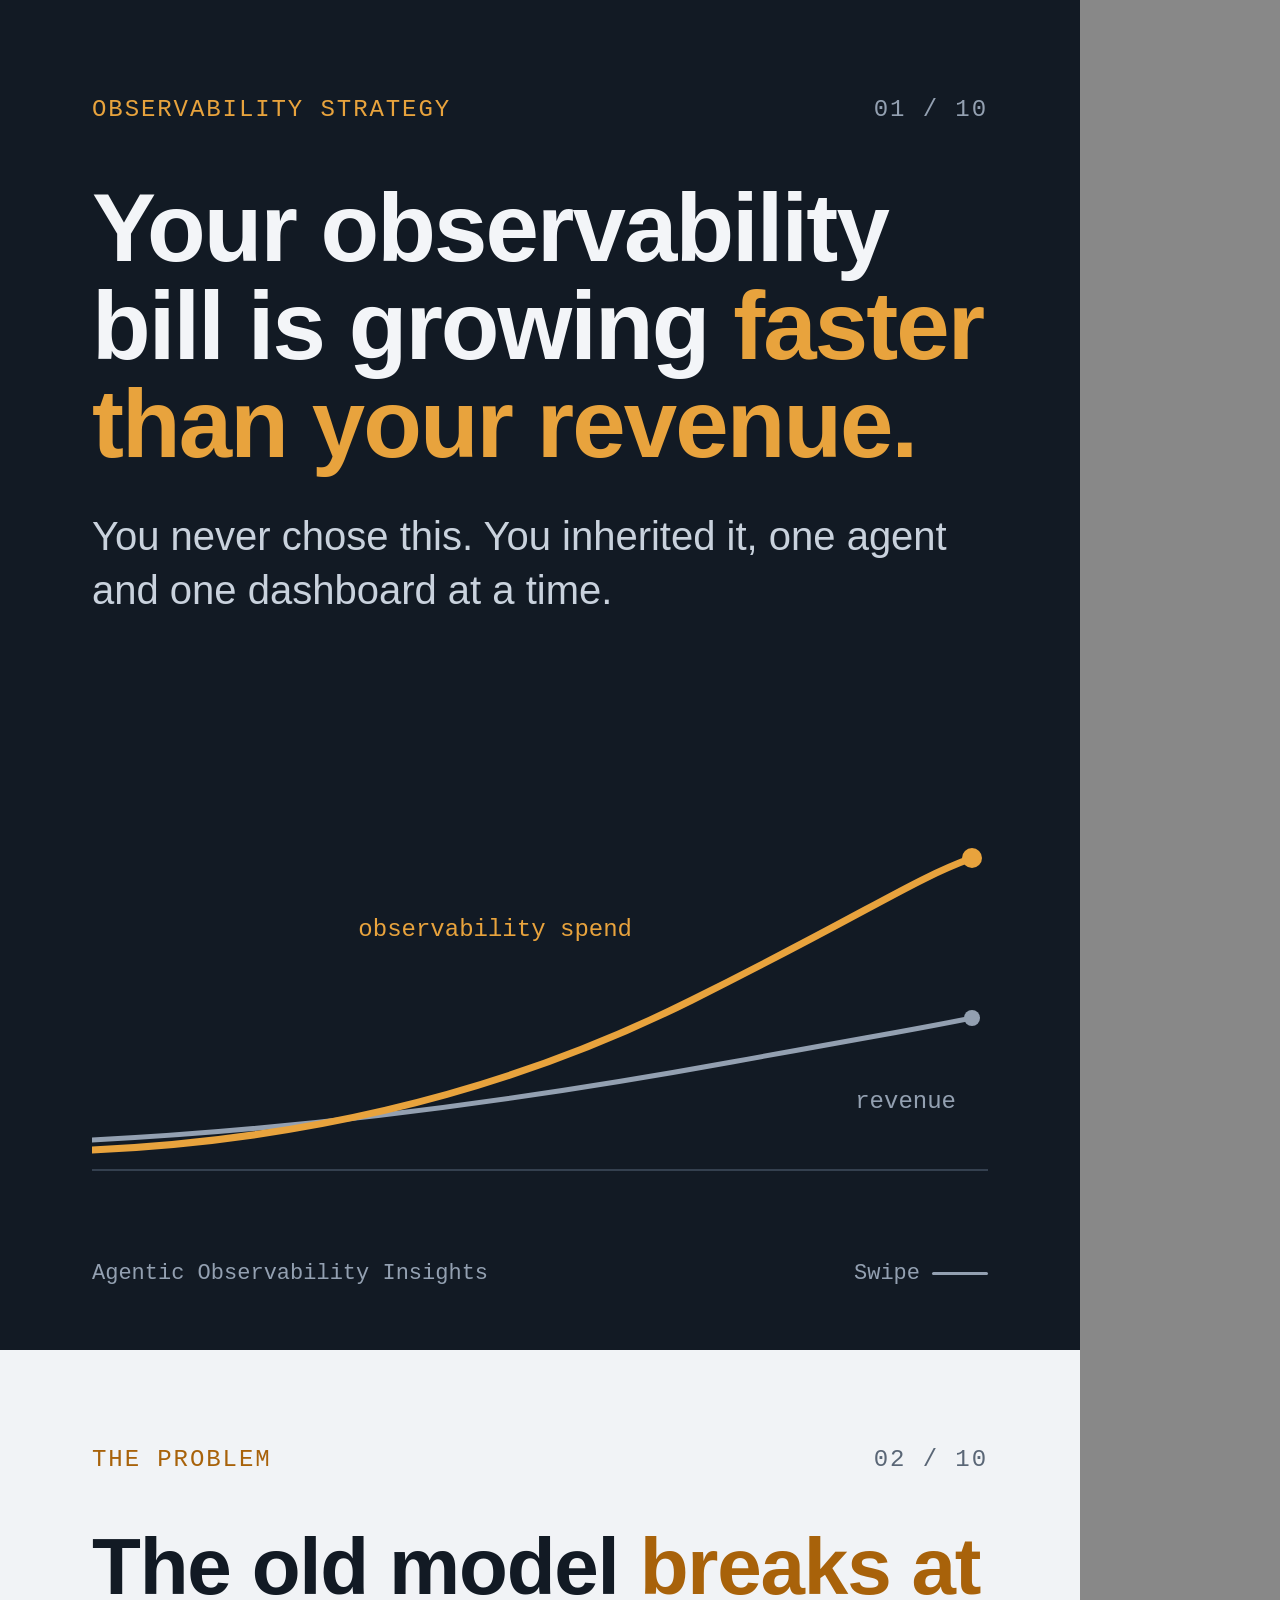
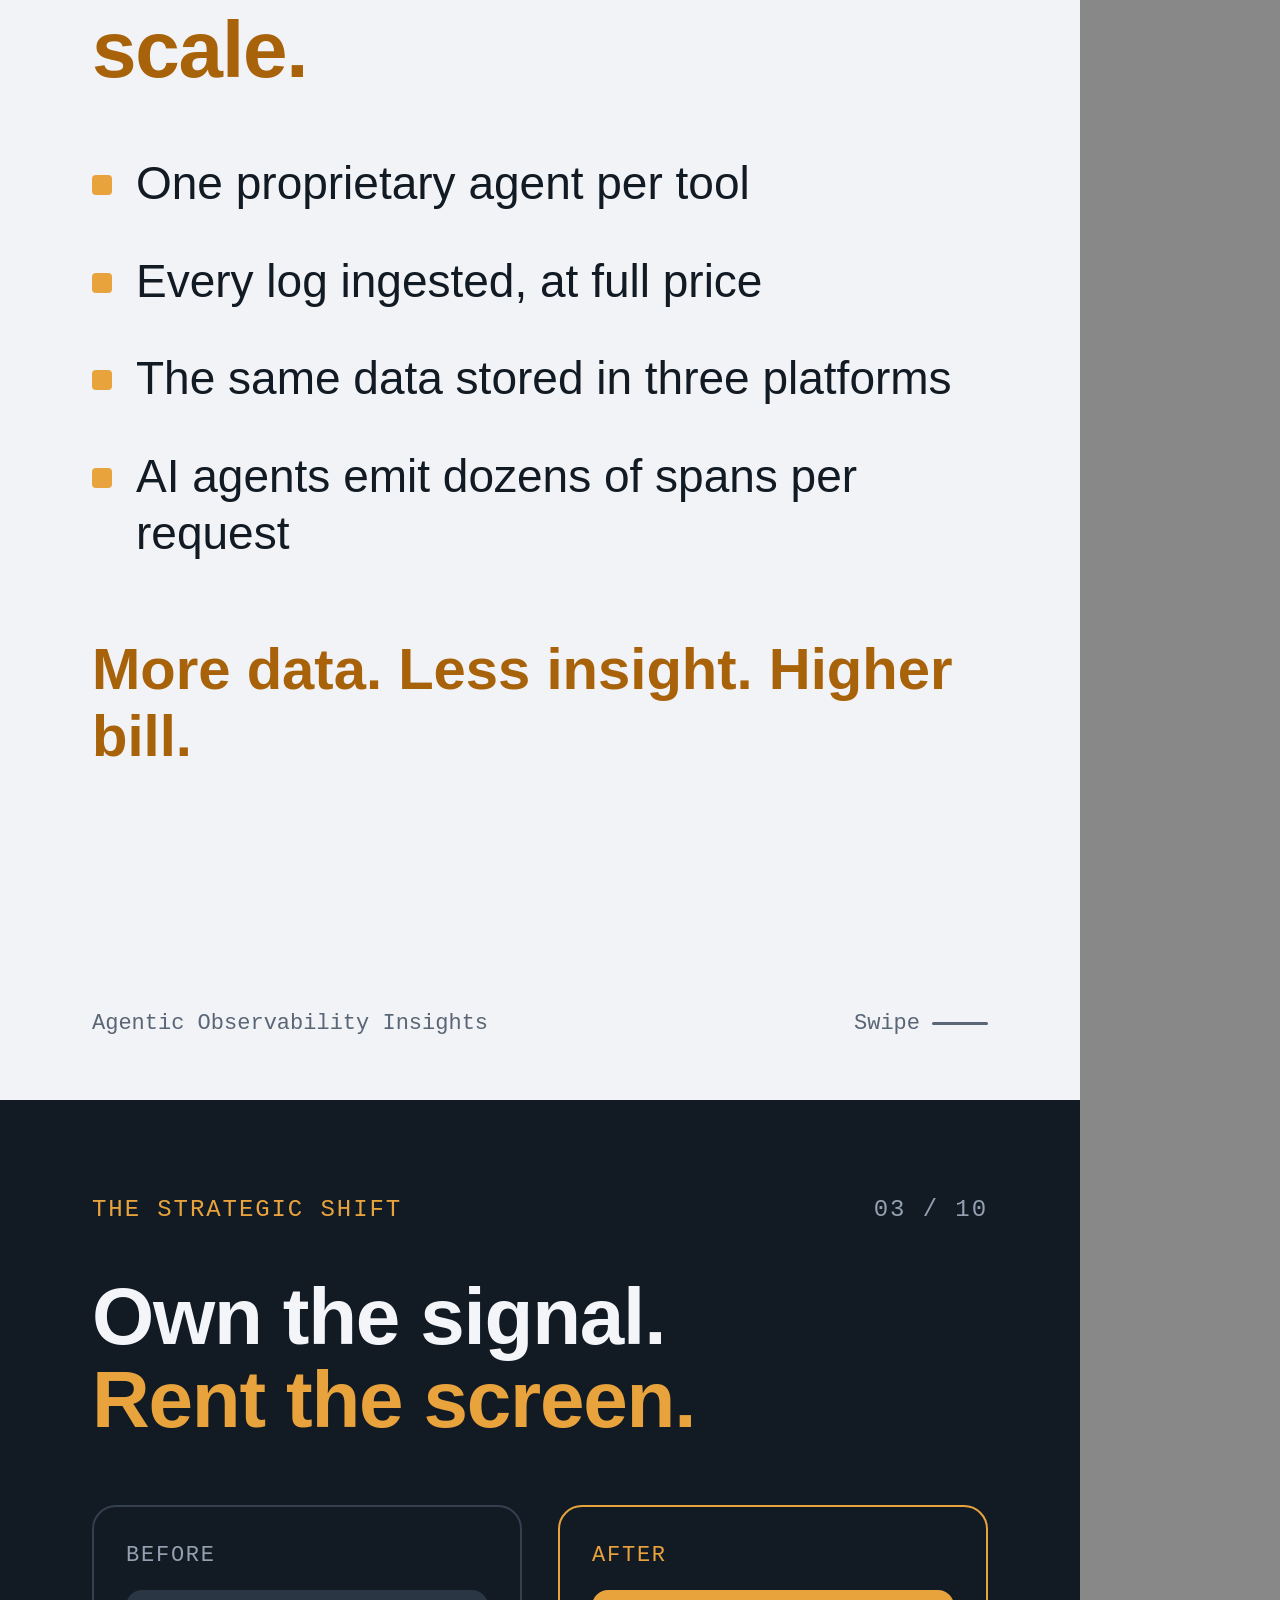
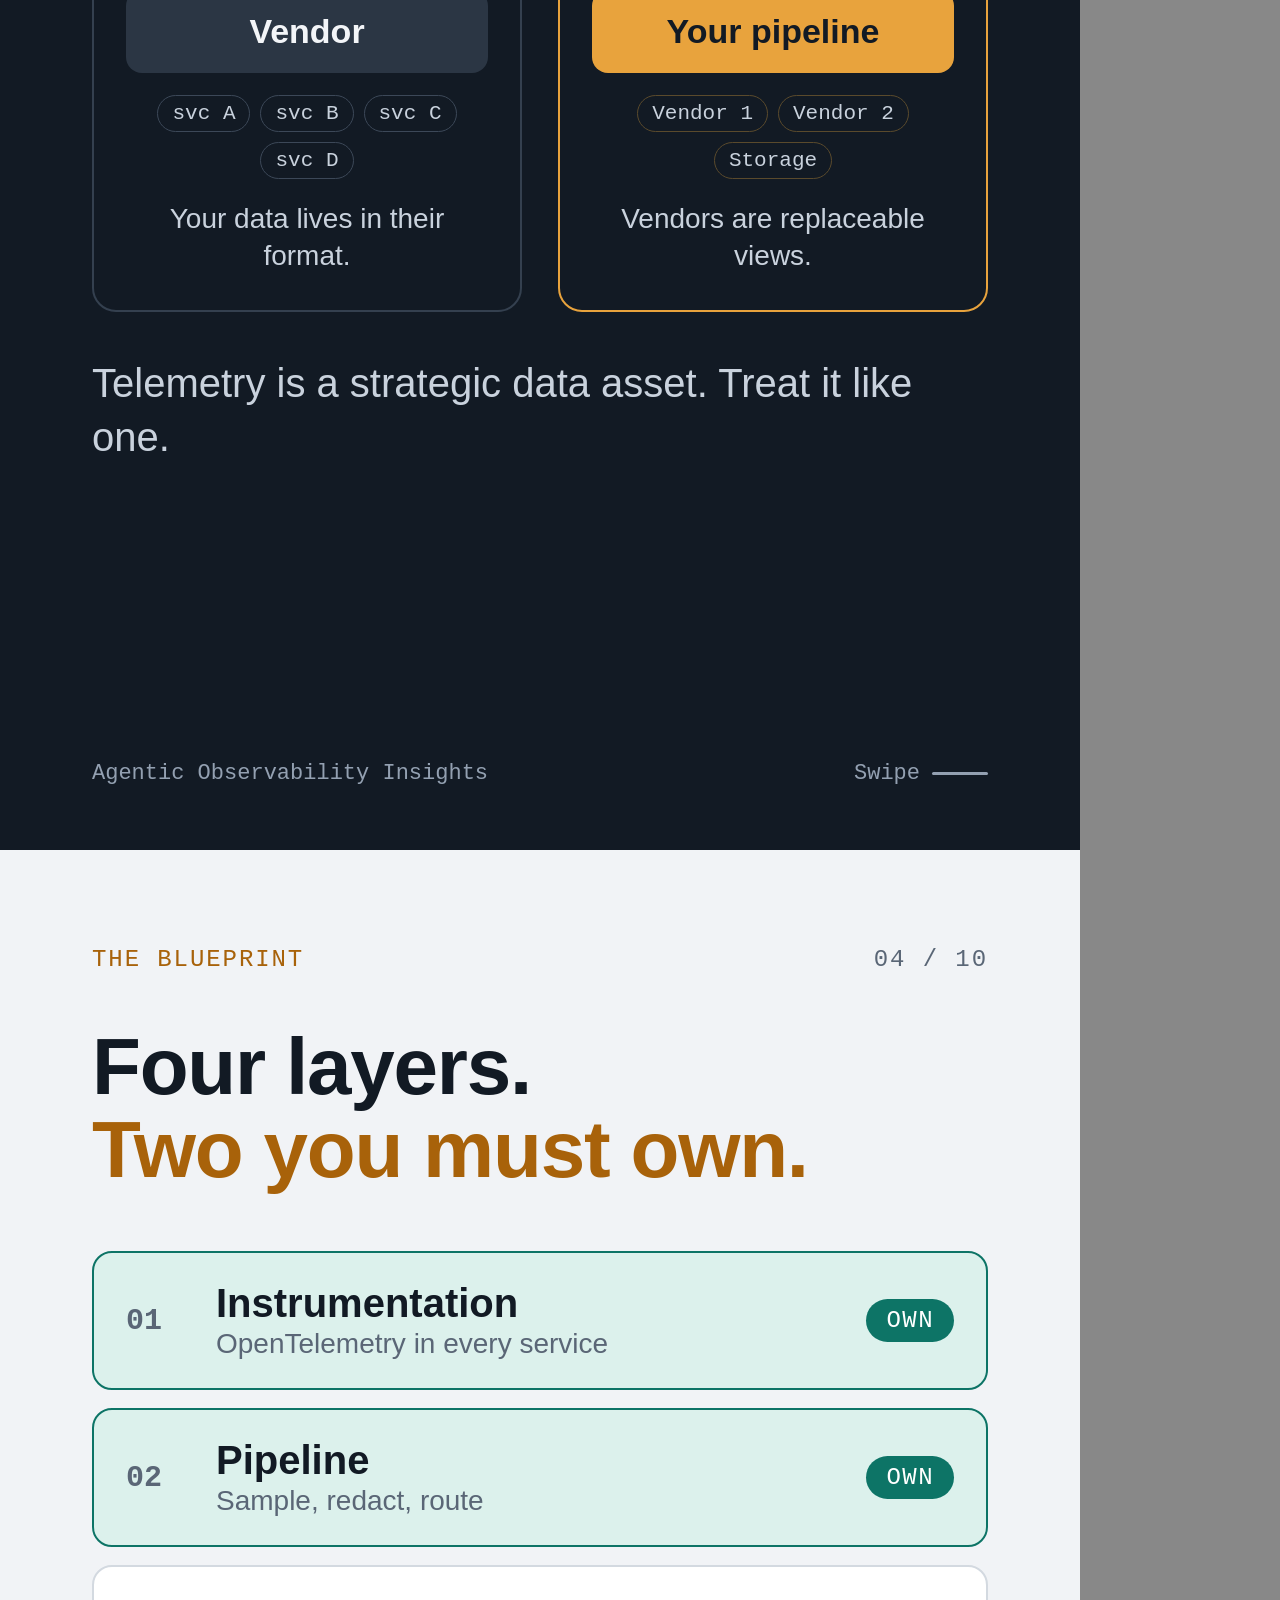
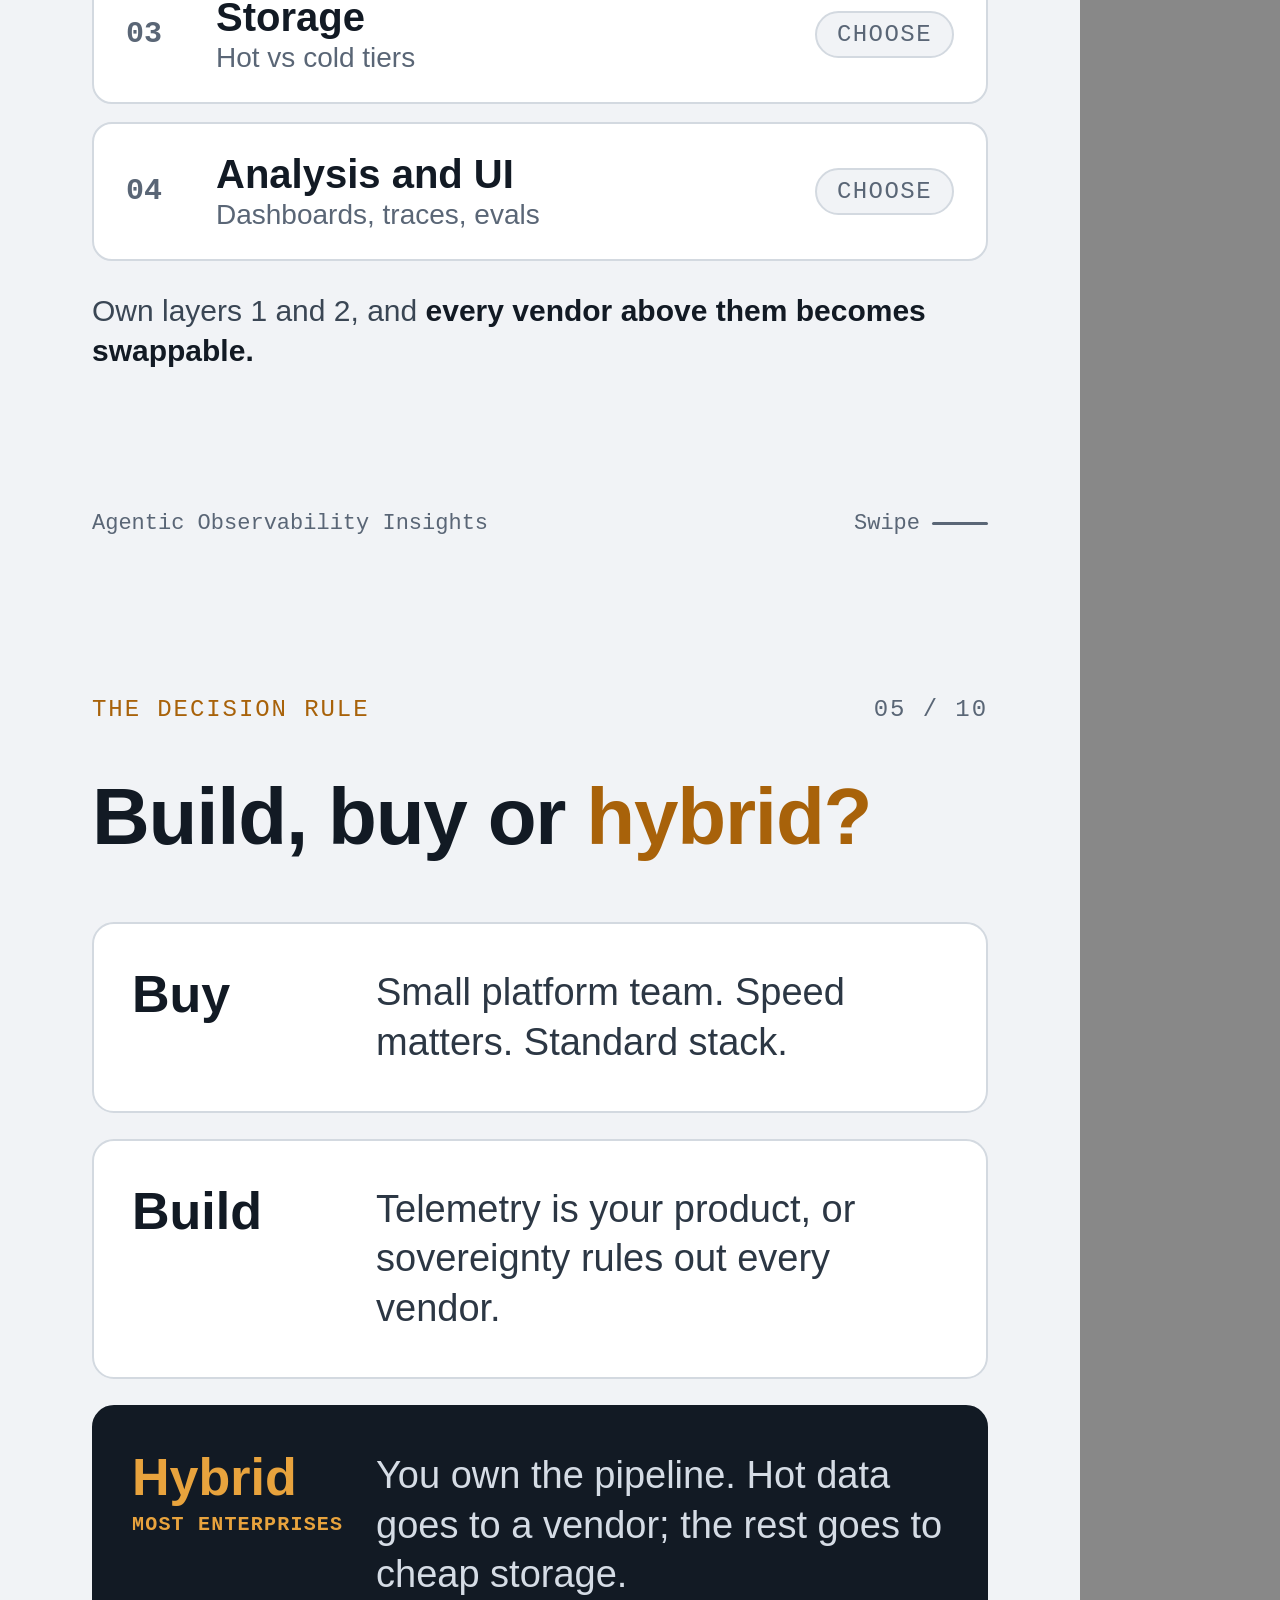
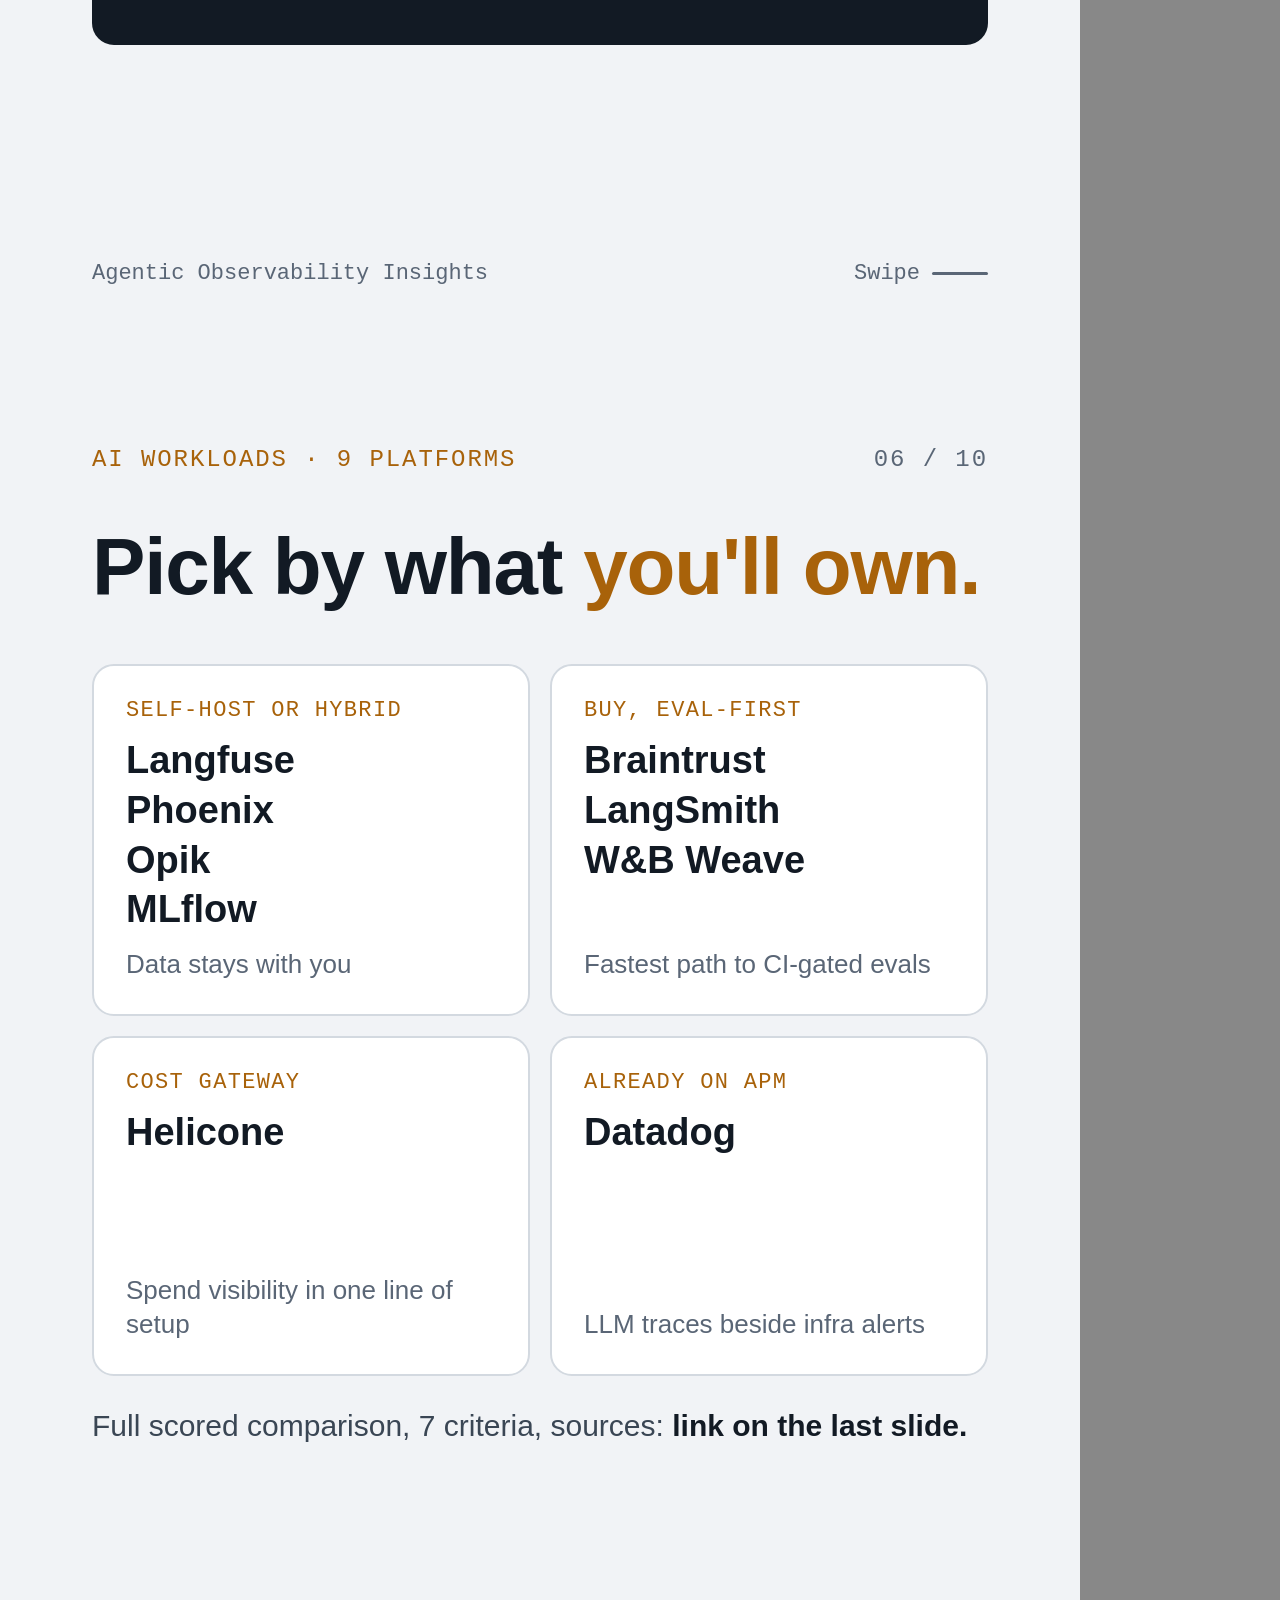
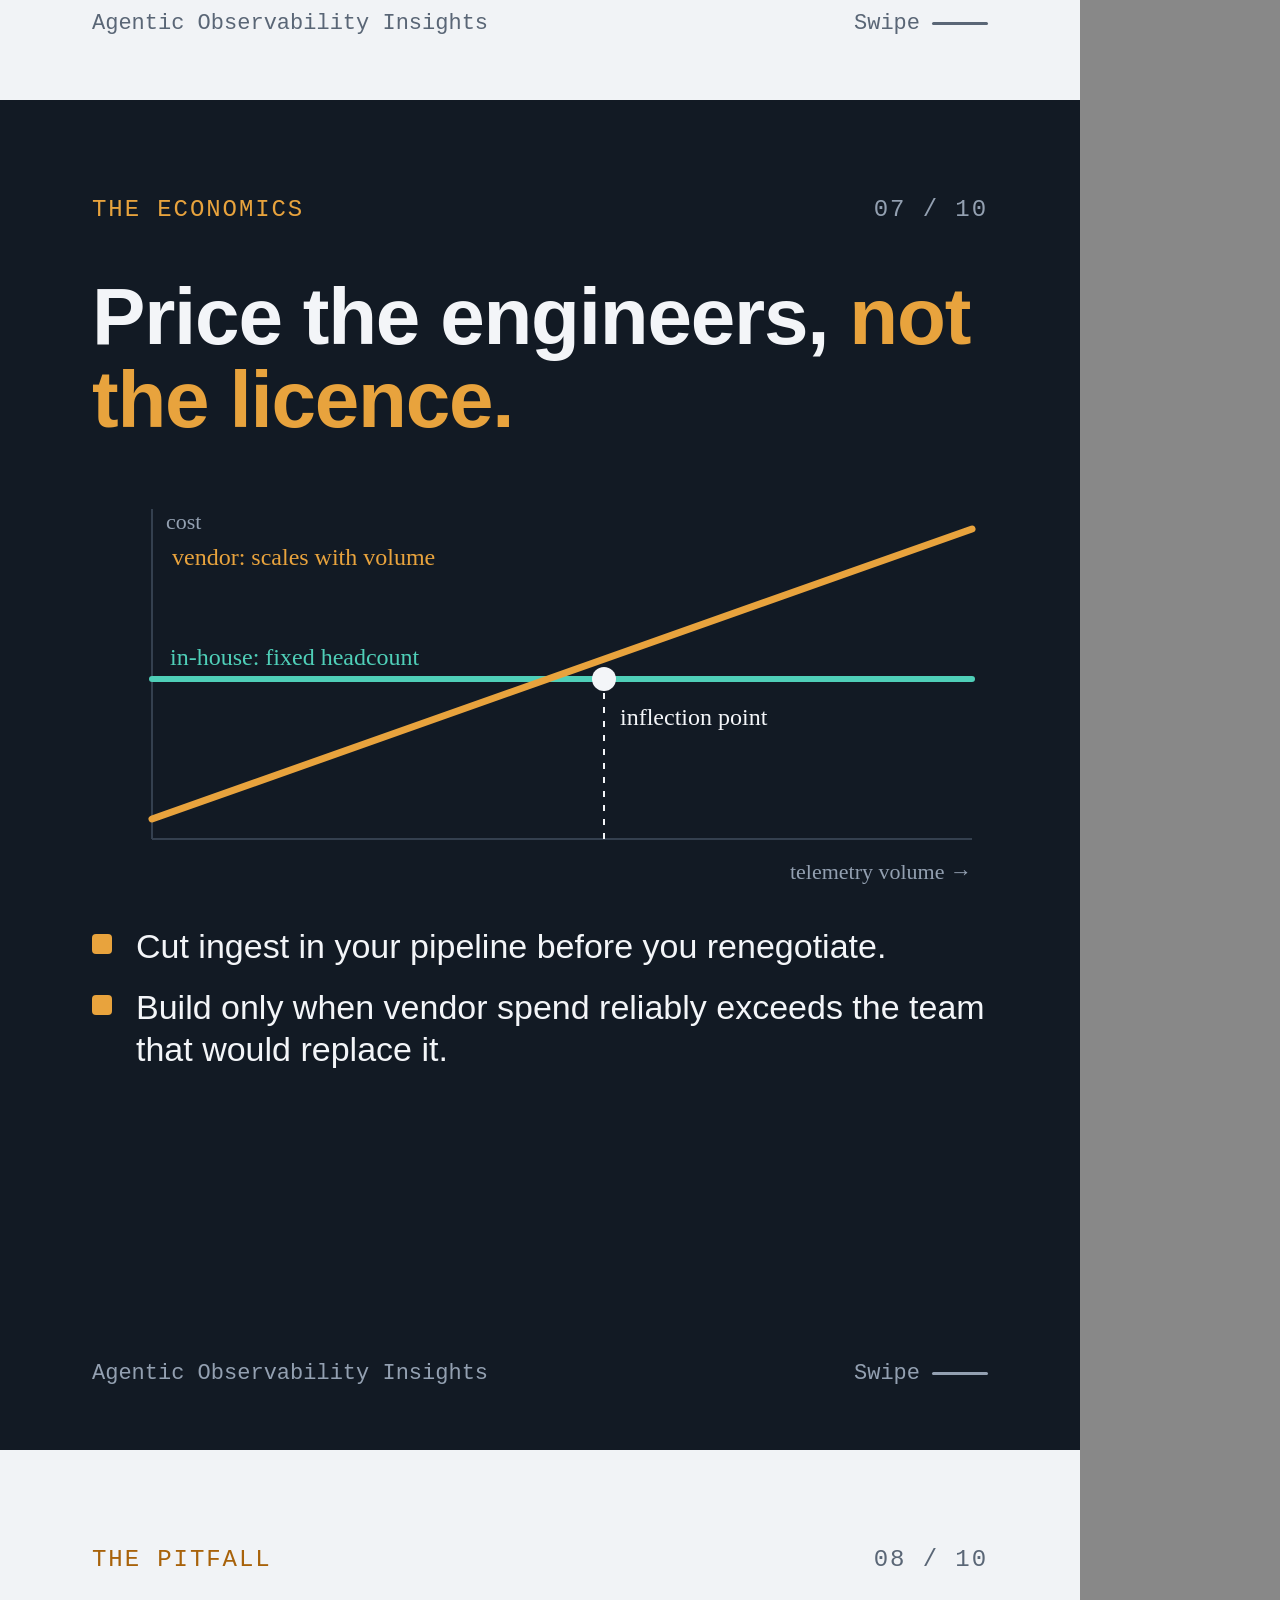
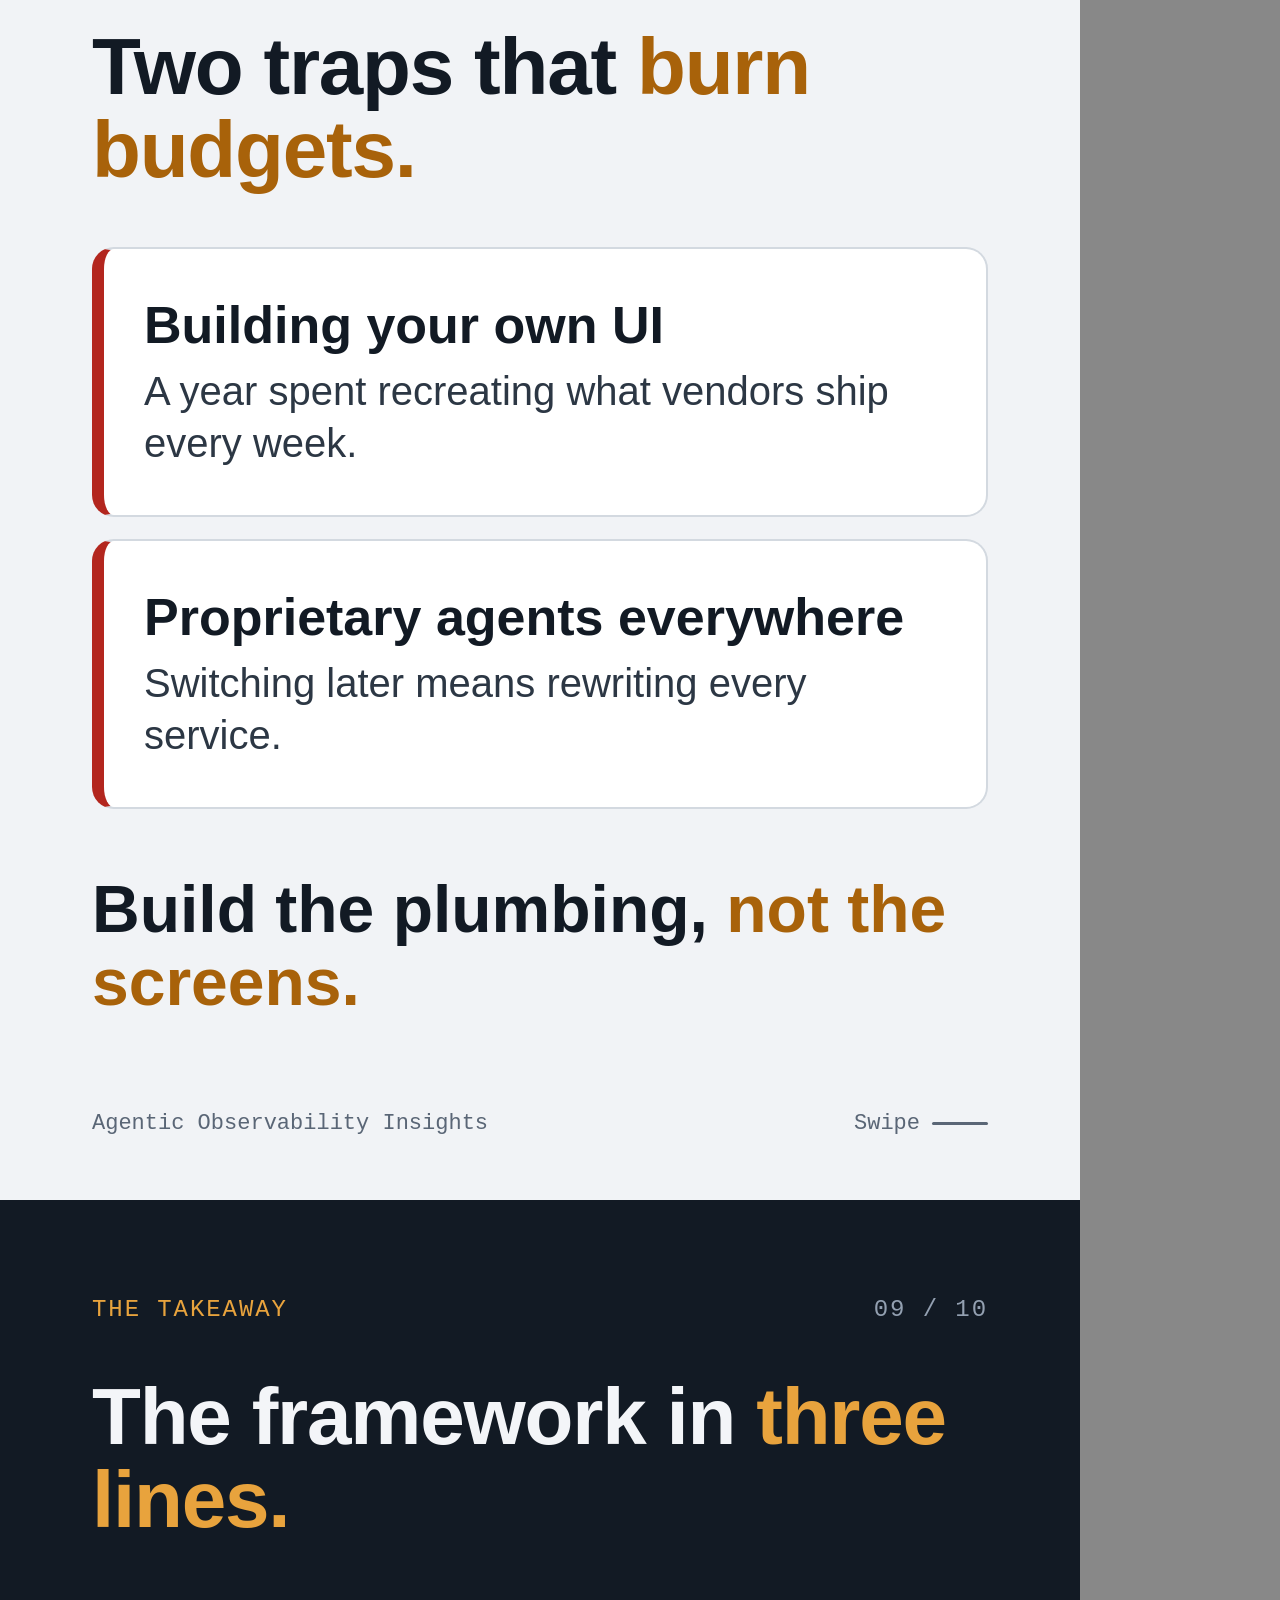
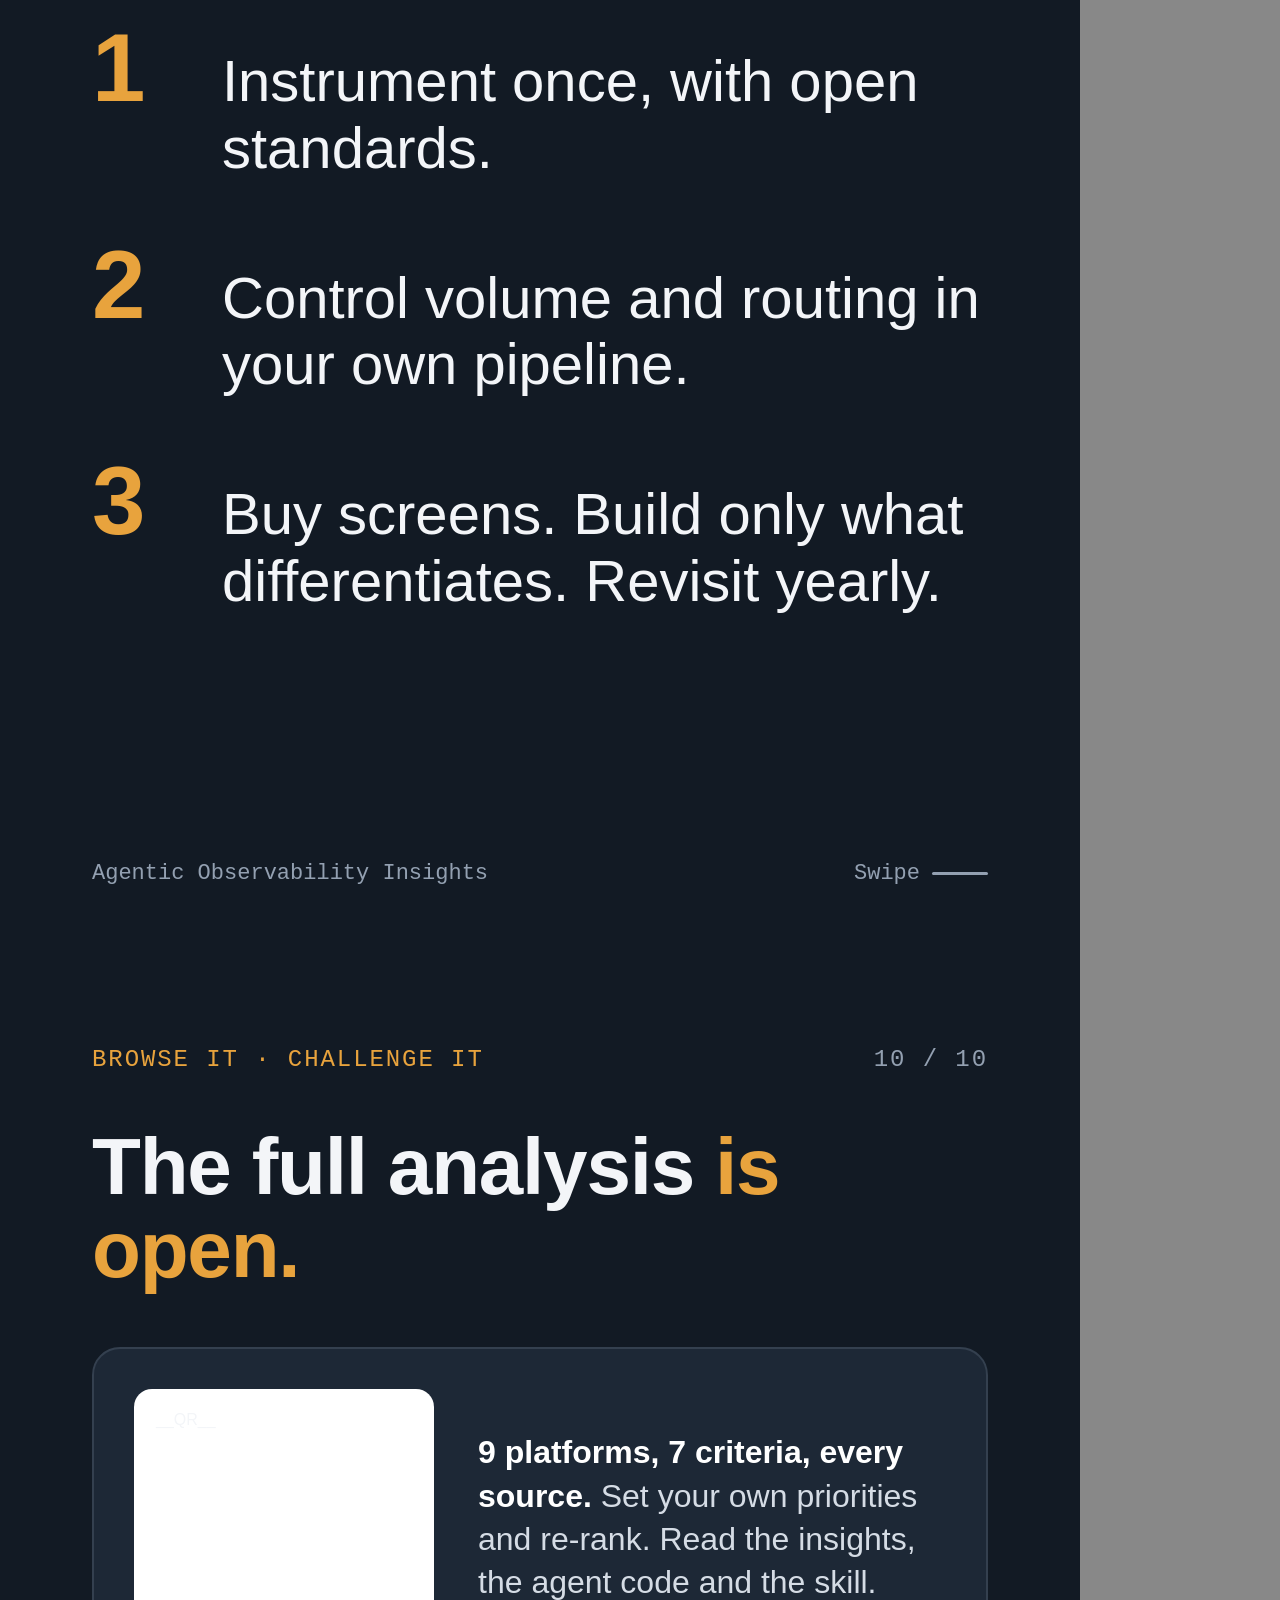
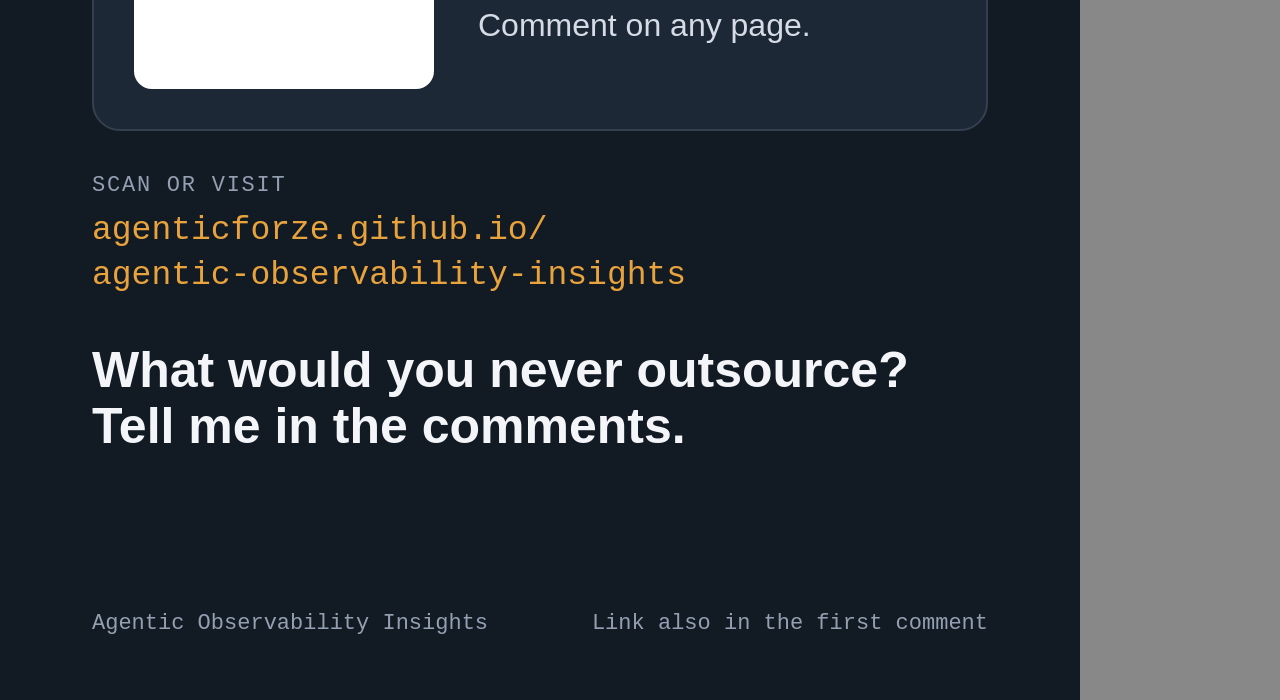
==== carousels/observability-build-buy-hybrid/source.html @ ced00b0a "Remove carousel from the site; add postable LinkedIn carousel PDF - Site: drop the carousel page, na" ====
<!doctype html>
<html lang="en"><head><meta charset="utf-8">
<title>Own the signal, rent the screen</title>
<style>
/* 10 slides at 1080x1350 (LinkedIn 4:5). Dark slides open, turn and close the story; light slides carry the detail. */
@font-face{font-family:"Bricolage";font-weight:500;src:url("../../node_modules/@fontsource/bricolage-grotesque/files/bricolage-grotesque-latin-500-normal.woff2")}
@font-face{font-family:"Bricolage";font-weight:700;src:url("../../node_modules/@fontsource/bricolage-grotesque/files/bricolage-grotesque-latin-700-normal.woff2")}
@font-face{font-family:"SourceSans";font-weight:400;src:url("../../node_modules/@fontsource/source-sans-3/files/source-sans-3-latin-400-normal.woff2")}
@font-face{font-family:"SourceSans";font-weight:600;src:url("../../node_modules/@fontsource/source-sans-3/files/source-sans-3-latin-600-normal.woff2")}
@font-face{font-family:"Mono";font-weight:400;src:url("../../node_modules/@fontsource/jetbrains-mono/files/jetbrains-mono-latin-400-normal.woff2")}
@font-face{font-family:"Mono";font-weight:500;src:url("../../node_modules/@fontsource/jetbrains-mono/files/jetbrains-mono-latin-500-normal.woff2")}
:root{
  --ink:#121a24; --ink-2:#1d2836; --paper:#f1f3f6; --white:#ffffff; --line:#d3d9e0; --muted:#5a6676; --muted-d:#93a0b1;
  --amber:#e8a33d; --amber-d:#a8620a; --teal:#0d7466; --teal-soft:#dcf1ec; --teal-d:#4fcfb8; --red:#b3261e; --red-soft:#fbe3e1;
  --display:"Bricolage", "Segoe UI", sans-serif; --body:"SourceSans", "Segoe UI", sans-serif; --mono:"Mono", Menlo, monospace;
}
@page{size:1080px 1350px;margin:0}
*{box-sizing:border-box;margin:0;padding:0}
html,body{background:#888}
.slide{width:1080px;height:1350px;position:relative;overflow:hidden;padding:96px 92px 0;display:flex;flex-direction:column;font-family:var(--body);page-break-after:always;break-after:page}
.slide.light{background:var(--paper);color:var(--ink)}
.slide.dark{background:var(--ink);color:#f3f5f8}
.top{display:flex;justify-content:space-between;align-items:center;font-family:var(--mono);font-size:24px;letter-spacing:.08em;text-transform:uppercase}
.light .top{color:var(--amber-d)} .dark .top{color:var(--amber)}
.top .num{color:var(--muted)} .dark .top .num{color:var(--muted-d)}
h1{font-family:var(--display);font-weight:700;font-size:96px;line-height:1.02;letter-spacing:-.02em;margin-top:56px}
h2{font-family:var(--display);font-weight:700;font-size:80px;line-height:1.04;letter-spacing:-.015em;margin-top:52px}
.dark h1 em,.dark h2 em{font-style:normal;color:var(--amber)}
.light h1 em,.light h2 em{font-style:normal;color:var(--amber-d)}
.lede{font-size:40px;line-height:1.35;margin-top:36px;max-width:860px}
.dark .lede{color:#c9d2dd} .light .lede{color:#3a4654}
.foot{position:absolute;left:92px;right:92px;bottom:64px;display:flex;justify-content:space-between;align-items:center;font-family:var(--mono);font-size:22px}
.light .foot{color:var(--muted)} .dark .foot{color:var(--muted-d)}
.foot .swipe{display:flex;gap:12px;align-items:center}
.foot .swipe::after{content:"";width:56px;height:3px;background:currentColor;border-radius:2px}
.fill{flex:1;display:flex;flex-direction:column;justify-content:center;padding-bottom:150px}
ul.pts{list-style:none;display:flex;flex-direction:column;gap:40px;margin-top:64px}
ul.pts li{font-size:46px;line-height:1.25;display:grid;grid-template-columns:44px 1fr;align-items:baseline}
ul.pts li::before{content:"";width:20px;height:20px;border-radius:4px;background:var(--amber);transform:translateY(-4px)}
.kicker{margin-top:72px;font-family:var(--display);font-weight:700;font-size:58px;color:var(--amber-d)}
/* s1 chart */
.chart{margin-top:auto;margin-bottom:150px}
.chart .lbl{font-family:var(--mono);font-size:24px}
/* s3 before/after */
.ba{display:grid;grid-template-columns:1fr 1fr;gap:36px;margin-top:64px}
.ba .col{border:2px solid #34404f;border-radius:24px;padding:36px 32px;display:flex;flex-direction:column;gap:22px;align-items:center}
.ba .col.after{border-color:var(--amber)}
.ba .tag{font-family:var(--mono);font-size:22px;letter-spacing:.08em;color:var(--muted-d);align-self:flex-start}
.ba .after .tag{color:var(--amber)}
.hub{width:100%;text-align:center;border-radius:16px;padding:22px 10px;font-family:var(--display);font-weight:700;font-size:34px}
.hub.vendor{background:#2b3644;color:#f3f5f8}
.hub.you{background:var(--amber);color:var(--ink)}
.spokes{display:flex;gap:10px;flex-wrap:wrap;justify-content:center}
.spokes span{font-family:var(--mono);font-size:21px;border:1.5px solid #3c4858;border-radius:999px;padding:6px 14px;color:#c9d2dd}
.after .spokes span{border-color:#5a4a2c}
.ba .cap{font-size:28px;color:#c9d2dd;text-align:center;line-height:1.3}
/* s4 layers */
.layers{display:flex;flex-direction:column;gap:18px;margin-top:60px}
.layer{display:grid;grid-template-columns:70px 1fr auto;align-items:center;gap:20px;border-radius:20px;padding:28px 32px;background:var(--white);border:2px solid var(--line)}
.layer.own{background:var(--teal-soft);border-color:var(--teal)}
.layer b{font-family:var(--mono);font-size:30px;color:var(--muted)}
.layer .t{font-family:var(--display);font-weight:700;font-size:40px;line-height:1.1}
.layer .t small{display:block;font-family:var(--body);font-weight:400;font-size:28px;color:var(--muted);margin-top:4px}
.badge{font-family:var(--mono);font-size:24px;letter-spacing:.06em;border-radius:999px;padding:8px 20px;text-transform:uppercase}
.badge.own{background:var(--teal);color:#fff} .badge.choose{background:var(--paper);color:var(--muted);border:2px solid var(--line)}
/* s5 columns */
.cols{display:grid;grid-template-columns:1fr;gap:26px;margin-top:64px}
.c{border-radius:22px;padding:44px 38px;display:grid;grid-template-columns:220px 1fr;gap:24px;align-items:start;background:var(--white);border:2px solid var(--line)}
.c h3{font-family:var(--display);font-weight:700;font-size:52px;line-height:1}
.c p{font-size:38px;line-height:1.3;color:#2c3744}
.c.hy{background:var(--ink);border-color:var(--ink);color:#f3f5f8}
.c.hy h3{color:var(--amber)} .c.hy p{color:#d5dce5}
.c .def{display:block;font-family:var(--mono);font-size:20px;letter-spacing:.06em;color:var(--amber);margin-top:12px}
/* s6 landscape */
.grid4{display:grid;grid-template-columns:1fr 1fr;gap:20px;margin-top:56px}
.q{border-radius:22px;padding:32px;background:var(--white);border:2px solid var(--line);display:flex;flex-direction:column;gap:16px;min-height:340px}
.q .qh{font-family:var(--mono);font-size:22px;letter-spacing:.06em;text-transform:uppercase;color:var(--amber-d)}
.q .names{display:flex;flex-direction:column;gap:6px;font-family:var(--display);font-weight:700;font-size:38px;line-height:1.15}
.q .why{margin-top:auto;font-size:26px;color:var(--muted);line-height:1.3}
.note{margin-top:30px;font-size:30px;color:#3a4654;line-height:1.35}
.note b{color:var(--ink)}
/* s8 traps */
.traps{display:flex;flex-direction:column;gap:22px;margin-top:56px}
.trap{border-radius:22px;padding:46px 40px;background:var(--white);border:2px solid var(--line);border-left:12px solid var(--red);display:flex;flex-direction:column;gap:10px}
.trap h3{font-family:var(--display);font-weight:700;font-size:52px}
.trap p{font-size:40px;line-height:1.3;color:#2c3744}
.verdict{margin-top:64px;font-family:var(--display);font-weight:700;font-size:66px;line-height:1.1}
.verdict em{font-style:normal;color:var(--amber-d)}
/* s9 three lines */
.three{display:flex;flex-direction:column;gap:60px;margin-top:84px}
.three div{display:grid;grid-template-columns:110px 1fr;gap:20px;align-items:baseline}
.three b{font-family:var(--display);font-weight:700;font-size:96px;color:var(--amber);line-height:.9}
.three span{font-family:var(--display);font-weight:500;font-size:58px;line-height:1.15}
/* s10 cta */
.cta-box{margin-top:56px;display:grid;grid-template-columns:300px 1fr;gap:44px;align-items:center;background:var(--ink-2);border:2px solid #34404f;border-radius:28px;padding:40px}
.qr{width:300px;height:300px;background:#fff;border-radius:18px;padding:22px}
.qr svg{width:100%;height:100%;display:block}
.cta-box .what{font-size:32px;line-height:1.35;color:#d5dce5}
.cta-box .what b{color:#fff;font-weight:600}
.url{margin-top:40px;font-family:var(--mono);font-size:33px;line-height:1.35;color:var(--amber);word-break:break-all}
.url span{display:block;font-size:22px;letter-spacing:.08em;color:var(--muted-d);margin-bottom:8px}
.ask{margin-top:44px;font-family:var(--display);font-weight:700;font-size:50px;line-height:1.12}
</style></head>
<body>

<!-- 1 HOOK -->
<section class="slide dark">
  <div class="top"><span>Observability strategy</span><span class="num">01 / 10</span></div>
  <h1>Your observability bill is growing <em>faster than your revenue.</em></h1>
  <p class="lede">You never chose this. You inherited it, one agent and one dashboard at a time.</p>
  <svg class="chart" viewBox="0 0 896 360" width="896" height="360" aria-hidden="true">
    <line x1="0" y1="330" x2="896" y2="330" stroke="#34404f" stroke-width="2"/>
    <path d="M0 300 C200 290, 420 262, 640 222 S 820 190, 880 178" fill="none" stroke="#93a0b1" stroke-width="5" stroke-linecap="round"/>
    <path d="M0 310 C220 300, 420 250, 600 160 S 820 40, 880 18" fill="none" stroke="#e8a33d" stroke-width="7" stroke-linecap="round"/>
    <circle cx="880" cy="18" r="10" fill="#e8a33d"/><circle cx="880" cy="178" r="8" fill="#93a0b1"/>
    <text class="lbl" x="540" y="96" text-anchor="end" fill="#e8a33d">observability spend</text>
    <text class="lbl" x="864" y="268" text-anchor="end" fill="#93a0b1">revenue</text>
  </svg>
  <div class="foot"><span>Agentic Observability Insights</span><span class="swipe">Swipe</span></div>
</section>

<!-- 2 PROBLEM -->
<section class="slide light">
  <div class="top"><span>The problem</span><span class="num">02 / 10</span></div>
  <h2>The old model <em>breaks at scale.</em></h2>
  <ul class="pts">
    <li>One proprietary agent per tool</li>
    <li>Every log ingested, at full price</li>
    <li>The same data stored in three platforms</li>
    <li>AI agents emit dozens of spans per request</li>
  </ul>
  <p class="kicker">More data. Less insight. Higher bill.</p>
  <div class="foot"><span>Agentic Observability Insights</span><span class="swipe">Swipe</span></div>
</section>

<!-- 3 SHIFT -->
<section class="slide dark">
  <div class="top"><span>The strategic shift</span><span class="num">03 / 10</span></div>
  <h2>Own the signal.<br><em>Rent the screen.</em></h2>
  <div class="ba">
    <div class="col"><span class="tag">BEFORE</span><div class="hub vendor">Vendor</div>
      <div class="spokes"><span>svc A</span><span>svc B</span><span>svc C</span><span>svc D</span></div>
      <p class="cap">Your data lives in their format.</p></div>
    <div class="col after"><span class="tag">AFTER</span><div class="hub you">Your pipeline</div>
      <div class="spokes"><span>Vendor 1</span><span>Vendor 2</span><span>Storage</span></div>
      <p class="cap">Vendors are replaceable views.</p></div>
  </div>
  <p class="lede" style="margin-top:44px">Telemetry is a strategic data asset. Treat it like one.</p>
  <div class="foot"><span>Agentic Observability Insights</span><span class="swipe">Swipe</span></div>
</section>

<!-- 4 BLUEPRINT -->
<section class="slide light">
  <div class="top"><span>The blueprint</span><span class="num">04 / 10</span></div>
  <h2>Four layers.<br><em>Two you must own.</em></h2>
  <div class="layers">
    <div class="layer own"><b>01</b><div class="t">Instrumentation<small>OpenTelemetry in every service</small></div><span class="badge own">Own</span></div>
    <div class="layer own"><b>02</b><div class="t">Pipeline<small>Sample, redact, route</small></div><span class="badge own">Own</span></div>
    <div class="layer"><b>03</b><div class="t">Storage<small>Hot vs cold tiers</small></div><span class="badge choose">Choose</span></div>
    <div class="layer"><b>04</b><div class="t">Analysis and UI<small>Dashboards, traces, evals</small></div><span class="badge choose">Choose</span></div>
  </div>
  <p class="note">Own layers 1 and 2, and <b>every vendor above them becomes swappable.</b></p>
  <div class="foot"><span>Agentic Observability Insights</span><span class="swipe">Swipe</span></div>
</section>

<!-- 5 DECISION -->
<section class="slide light">
  <div class="top"><span>The decision rule</span><span class="num">05 / 10</span></div>
  <h2>Build, buy or <em>hybrid?</em></h2>
  <div class="cols">
    <div class="c"><h3>Buy</h3><p>Small platform team. Speed matters. Standard stack.</p></div>
    <div class="c"><h3>Build</h3><p>Telemetry is your product, or sovereignty rules out every vendor.</p></div>
    <div class="c hy"><h3>Hybrid<span class="def">MOST ENTERPRISES</span></h3><p>You own the pipeline. Hot data goes to a vendor; the rest goes to cheap storage.</p></div>
  </div>
  <div class="foot"><span>Agentic Observability Insights</span><span class="swipe">Swipe</span></div>
</section>

<!-- 6 LANDSCAPE -->
<section class="slide light">
  <div class="top"><span>AI workloads · 9 platforms</span><span class="num">06 / 10</span></div>
  <h2>Pick by what <em>you'll own.</em></h2>
  <div class="grid4">
    <div class="q"><span class="qh">Self-host or hybrid</span><div class="names"><span>Langfuse</span><span>Phoenix</span><span>Opik</span><span>MLflow</span></div><p class="why">Data stays with you</p></div>
    <div class="q"><span class="qh">Buy, eval-first</span><div class="names"><span>Braintrust</span><span>LangSmith</span><span>W&amp;B Weave</span></div><p class="why">Fastest path to CI-gated evals</p></div>
    <div class="q"><span class="qh">Cost gateway</span><div class="names"><span>Helicone</span></div><p class="why">Spend visibility in one line of setup</p></div>
    <div class="q"><span class="qh">Already on APM</span><div class="names"><span>Datadog</span></div><p class="why">LLM traces beside infra alerts</p></div>
  </div>
  <p class="note">Full scored comparison, 7 criteria, sources: <b>link on the last slide.</b></p>
  <div class="foot"><span>Agentic Observability Insights</span><span class="swipe">Swipe</span></div>
</section>

<!-- 7 ECONOMICS -->
<section class="slide dark">
  <div class="top"><span>The economics</span><span class="num">07 / 10</span></div>
  <h2>Price the engineers, <em>not the licence.</em></h2>
  <svg viewBox="0 0 896 400" width="896" height="400" style="margin-top:48px" aria-hidden="true">
    <line x1="60" y1="350" x2="880" y2="350" stroke="#34404f" stroke-width="2"/>
    <line x1="60" y1="20" x2="60" y2="350" stroke="#34404f" stroke-width="2"/>
    <text x="880" y="390" text-anchor="end" font-family="Mono" font-size="22" fill="#93a0b1">telemetry volume →</text>
    <text x="74" y="40" font-family="Mono" font-size="22" fill="#93a0b1">cost</text>
    <line x1="60" y1="190" x2="880" y2="190" stroke="#4fcfb8" stroke-width="6" stroke-linecap="round"/>
    <text x="78" y="176" font-family="Mono" font-size="24" fill="#4fcfb8">in-house: fixed headcount</text>
    <path d="M60 330 L880 40" stroke="#e8a33d" stroke-width="7" stroke-linecap="round"/>
    <text x="80" y="76" font-family="Mono" font-size="24" fill="#e8a33d">vendor: scales with volume</text>
    <line x1="512" y1="190" x2="512" y2="350" stroke="#f3f5f8" stroke-width="2" stroke-dasharray="6 8"/>
    <circle cx="512" cy="190" r="12" fill="#f3f5f8"/>
    <text x="528" y="236" font-family="Mono" font-size="24" fill="#f3f5f8">inflection point</text>
  </svg>
  <ul class="pts" style="margin-top:36px;gap:18px">
    <li style="font-size:34px">Cut ingest in your pipeline before you renegotiate.</li>
    <li style="font-size:34px">Build only when vendor spend reliably exceeds the team that would replace it.</li>
  </ul>
  <div class="foot"><span>Agentic Observability Insights</span><span class="swipe">Swipe</span></div>
</section>

<!-- 8 PITFALL -->
<section class="slide light">
  <div class="top"><span>The pitfall</span><span class="num">08 / 10</span></div>
  <h2>Two traps that <em>burn budgets.</em></h2>
  <div class="traps">
    <div class="trap"><h3>Building your own UI</h3><p>A year spent recreating what vendors ship every week.</p></div>
    <div class="trap"><h3>Proprietary agents everywhere</h3><p>Switching later means rewriting every service.</p></div>
  </div>
  <p class="verdict">Build the plumbing, <em>not the screens.</em></p>
  <div class="foot"><span>Agentic Observability Insights</span><span class="swipe">Swipe</span></div>
</section>

<!-- 9 TAKEAWAY -->
<section class="slide dark">
  <div class="top"><span>The takeaway</span><span class="num">09 / 10</span></div>
  <h2>The framework in <em>three lines.</em></h2>
  <div class="three">
    <div><b>1</b><span>Instrument once, with open standards.</span></div>
    <div><b>2</b><span>Control volume and routing in your own pipeline.</span></div>
    <div><b>3</b><span>Buy screens. Build only what differentiates. Revisit yearly.</span></div>
  </div>
  <div class="foot"><span>Agentic Observability Insights</span><span class="swipe">Swipe</span></div>
</section>

<!-- 10 CTA -->
<section class="slide dark">
  <div class="top"><span>Browse it · challenge it</span><span class="num">10 / 10</span></div>
  <h2>The full analysis <em>is open.</em></h2>
  <div class="cta-box">
    <div class="qr">__QR__</div>
    <p class="what"><b>9 platforms, 7 criteria, every source.</b> Set your own priorities and re-rank. Read the insights, the agent code and the skill. Comment on any page.</p>
  </div>
  <p class="url"><span>SCAN OR VISIT</span>agenticforze.github.io/<br>agentic-observability-insights</p>
  <p class="ask">What would you never outsource? Tell me in the comments.</p>
  <div class="foot"><span>Agentic Observability Insights</span><span>Link also in the first comment</span></div>
</section>

</body></html>
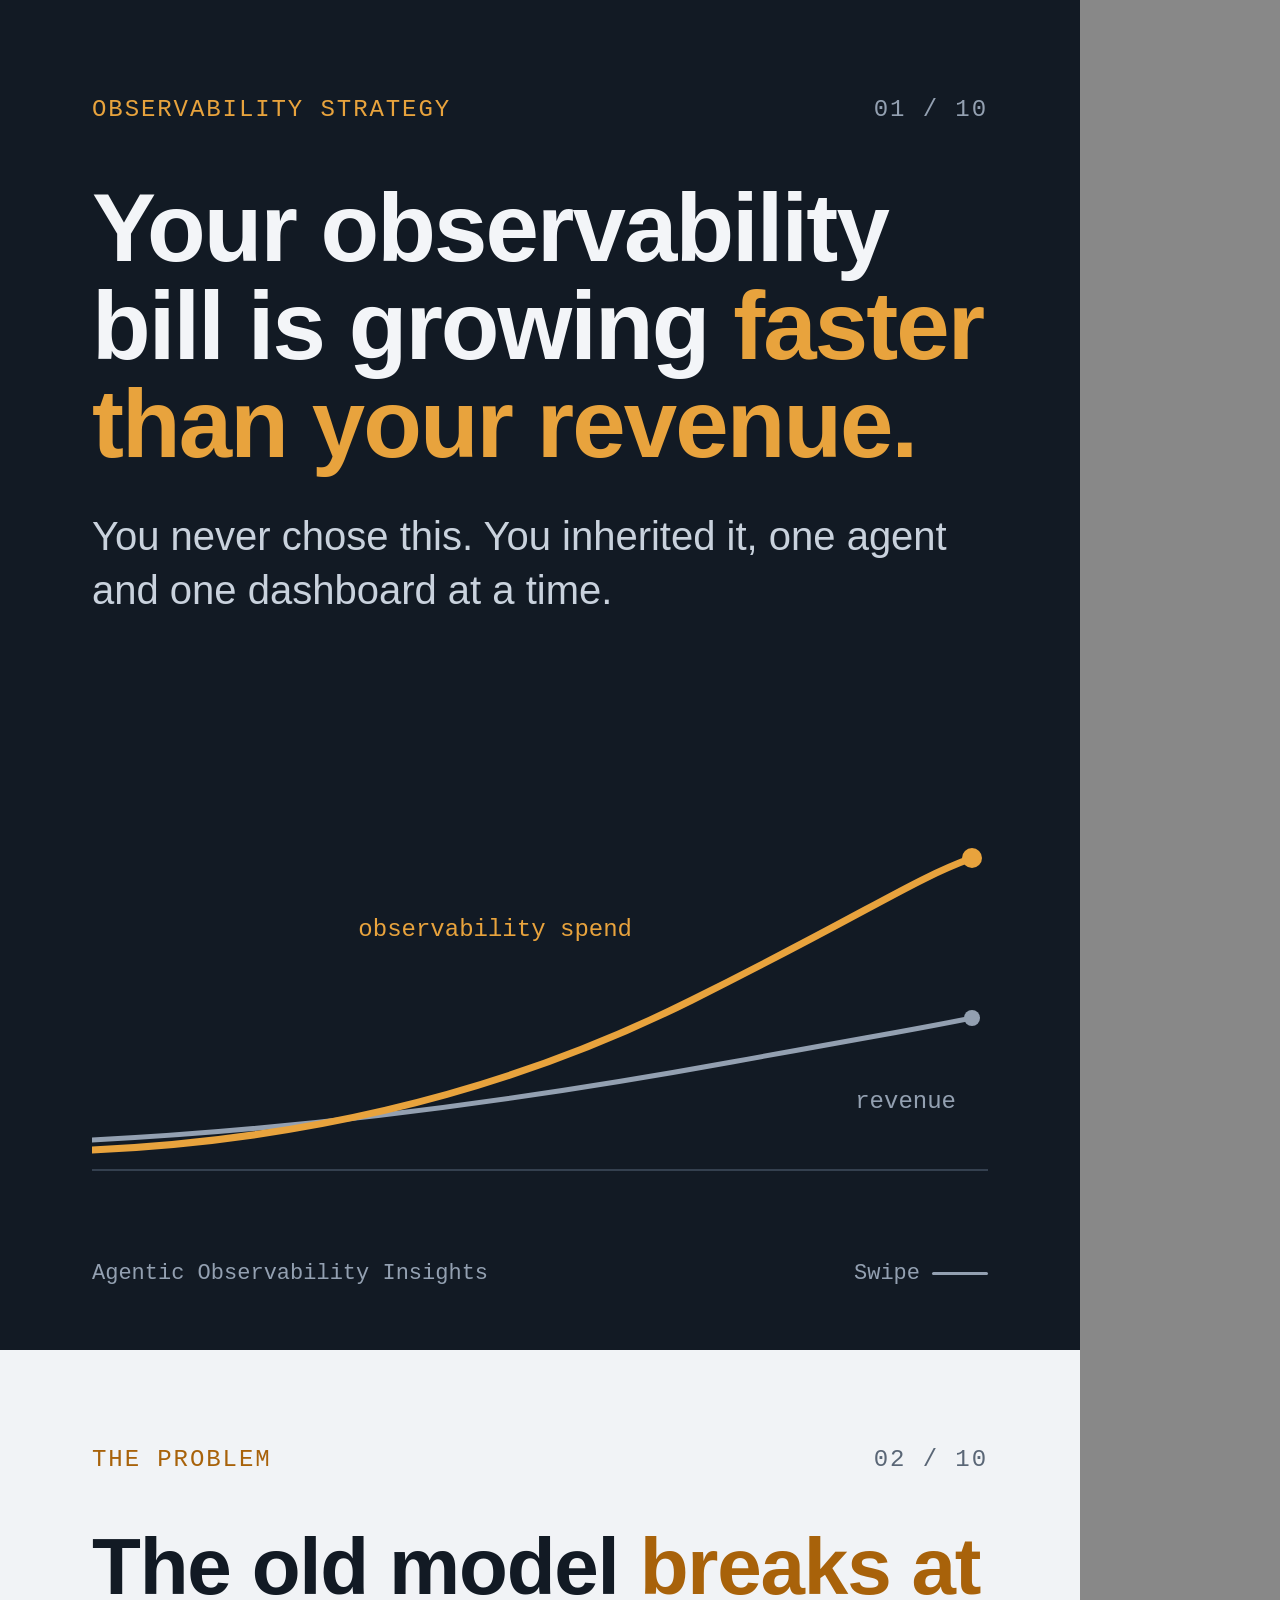
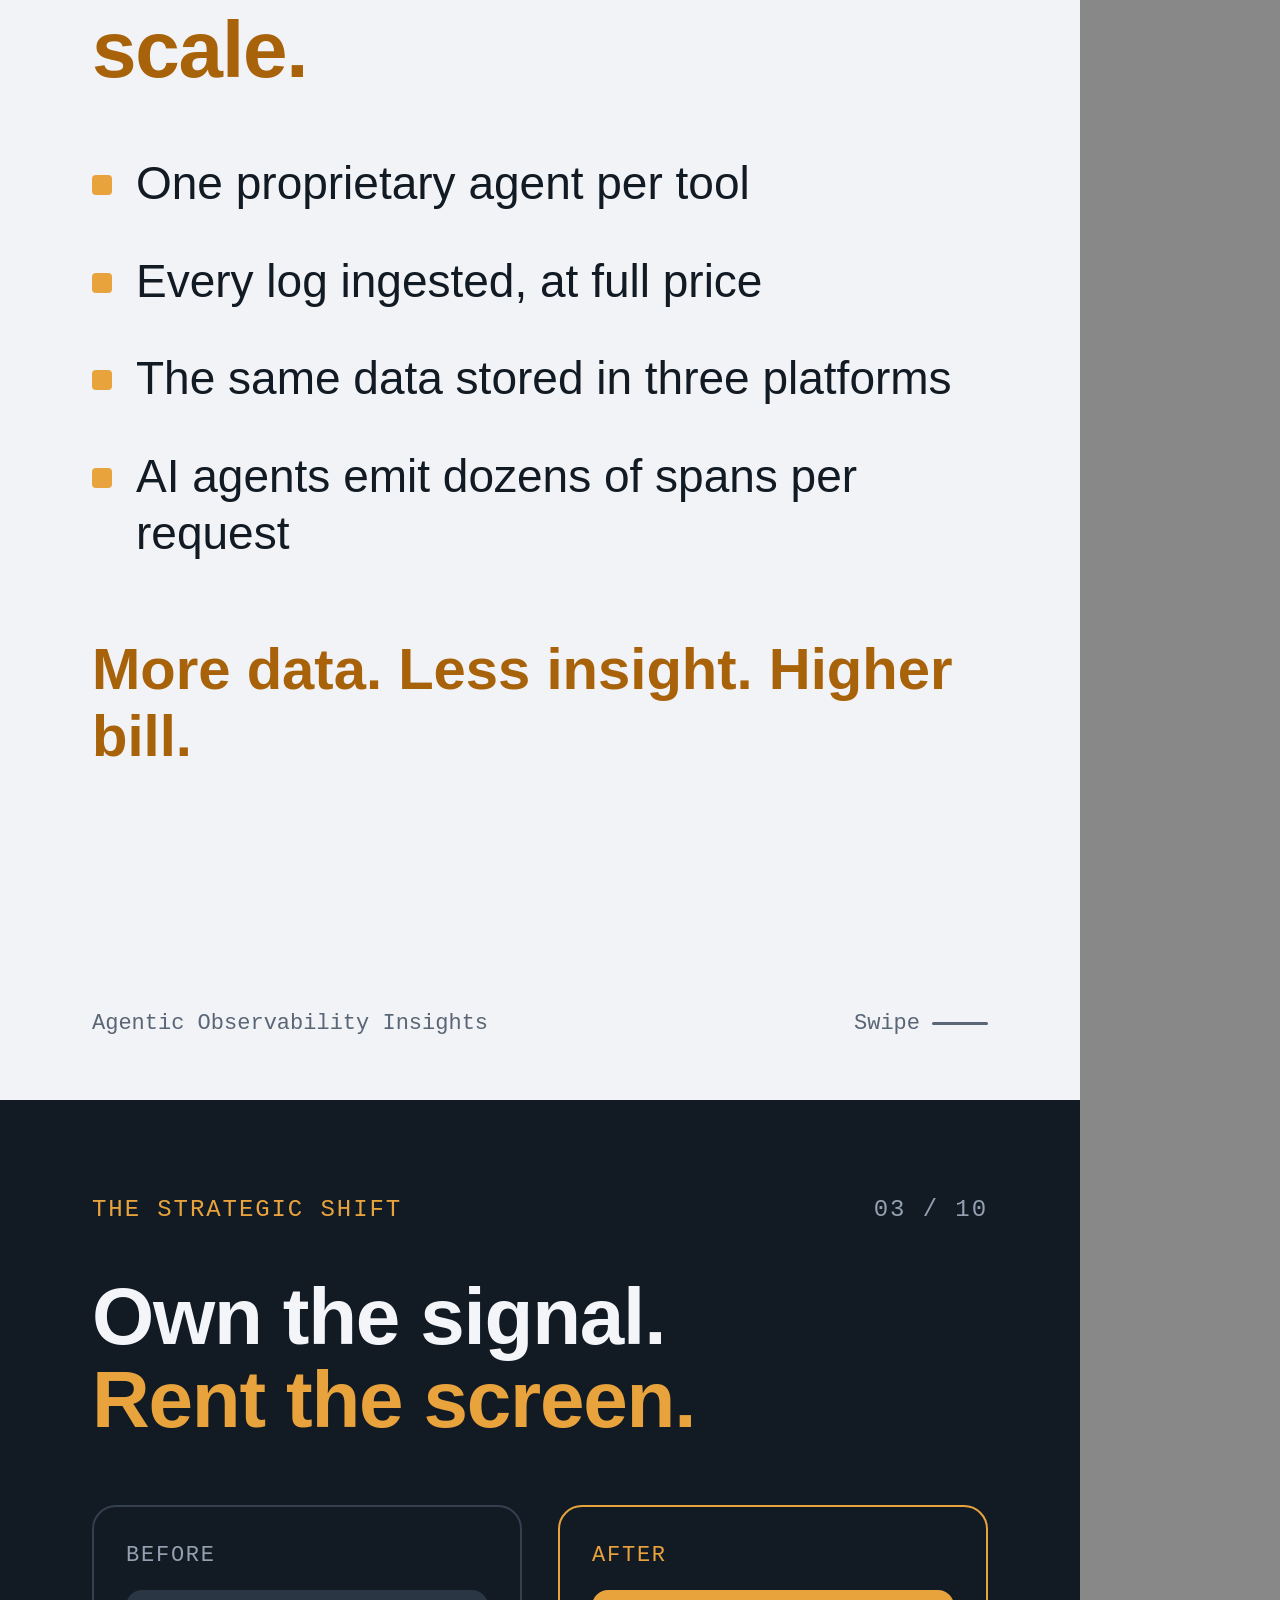
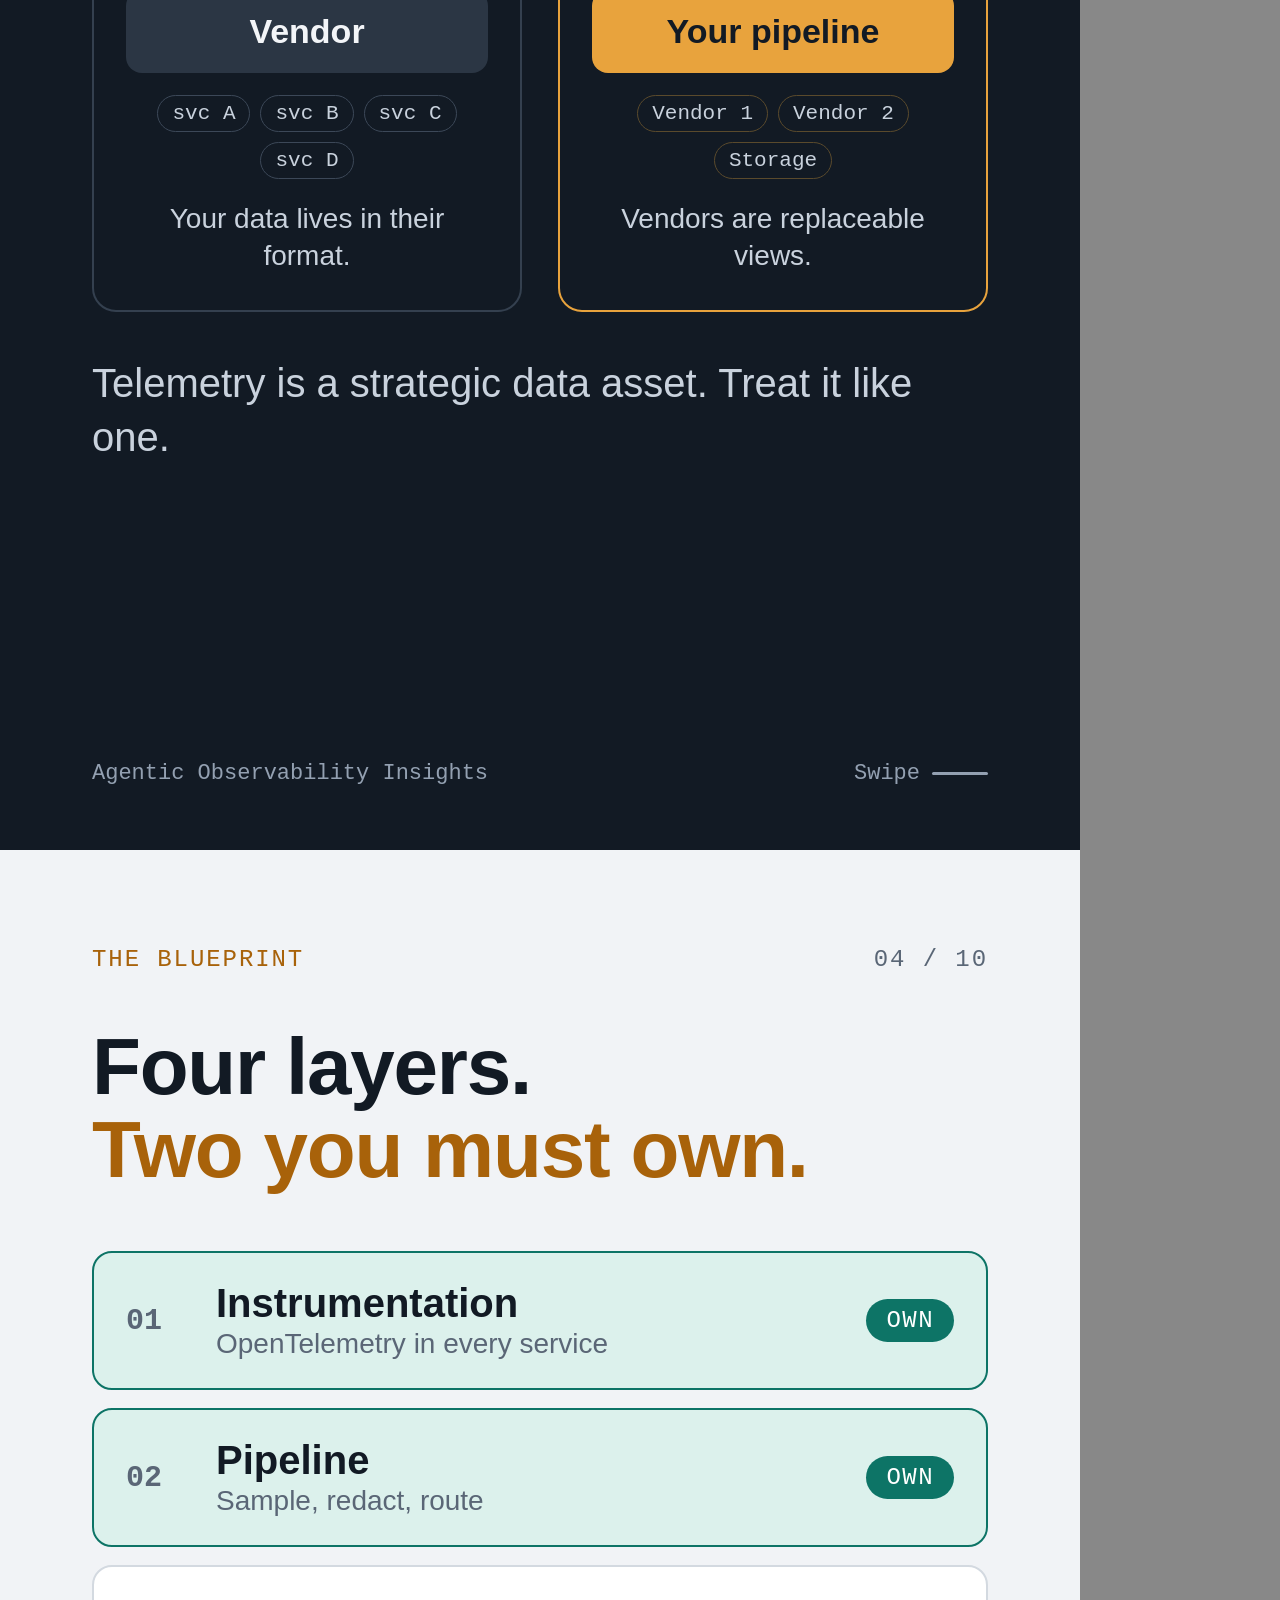
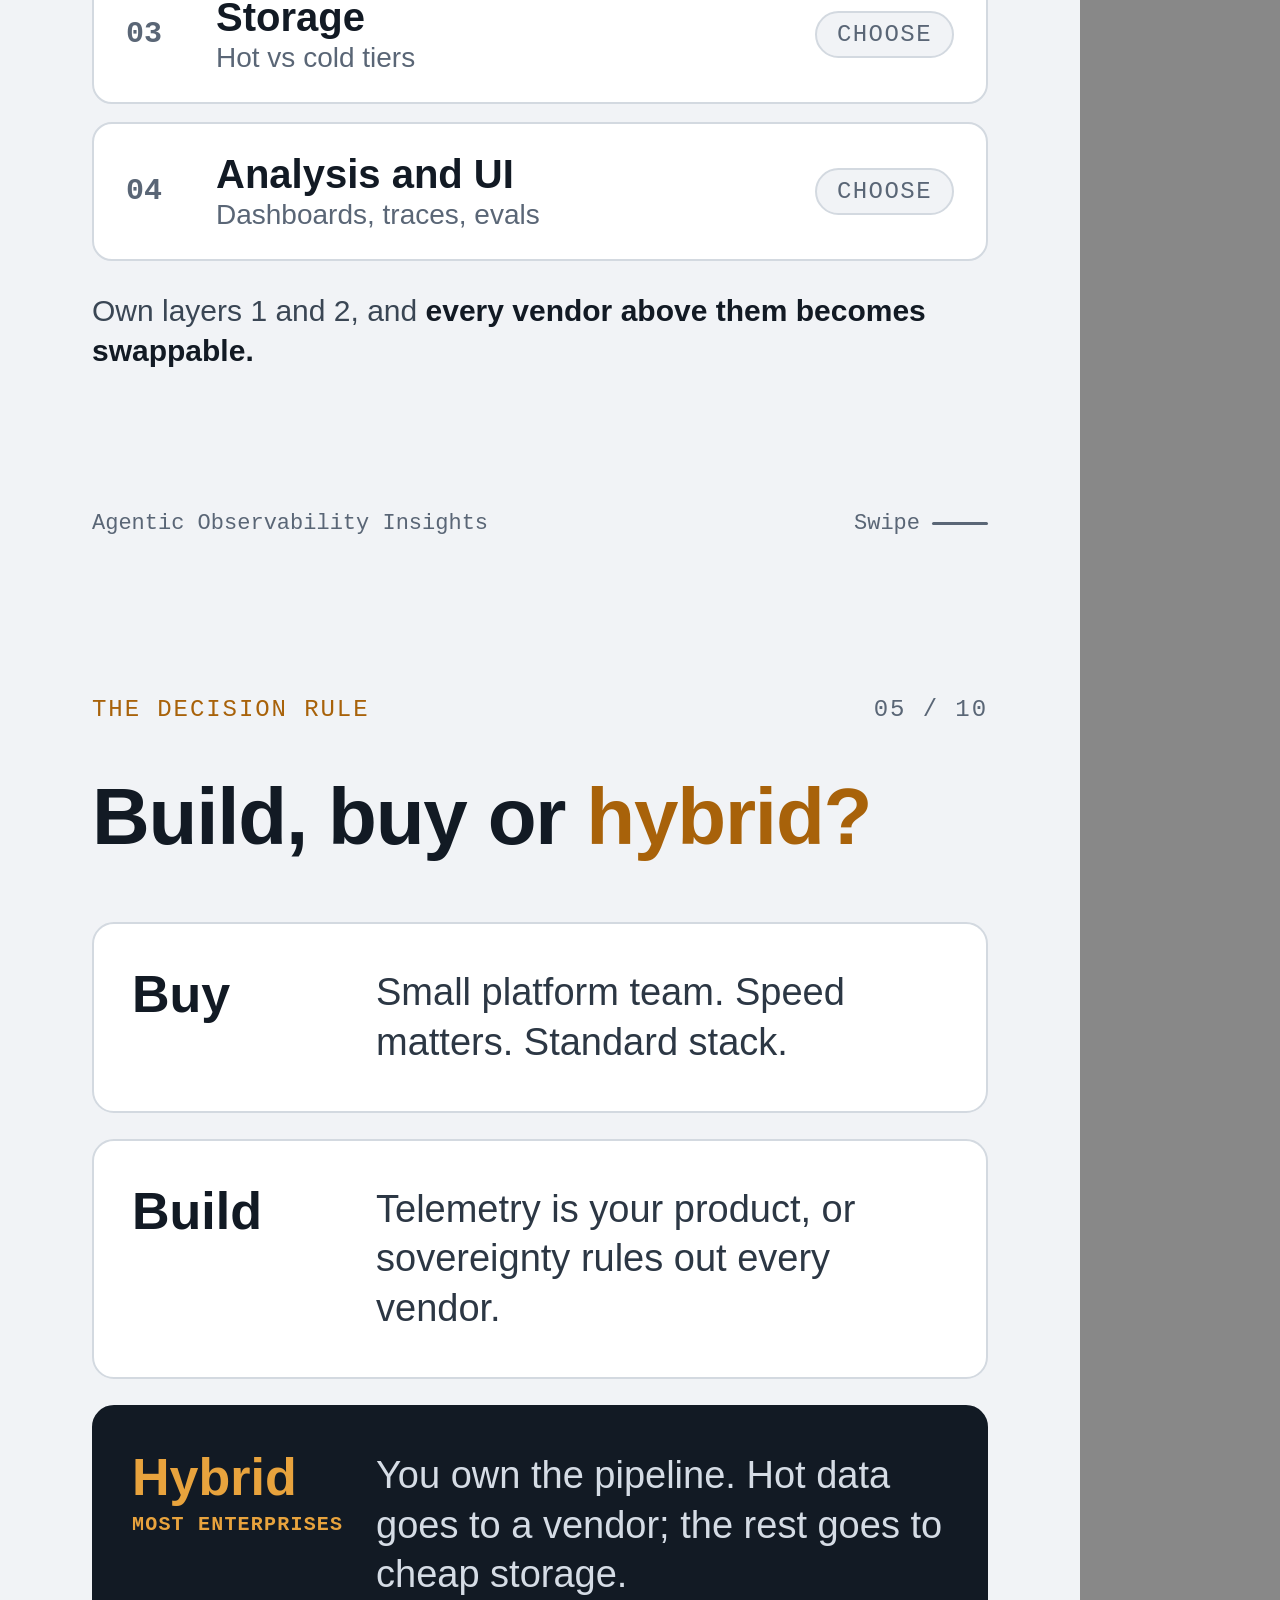
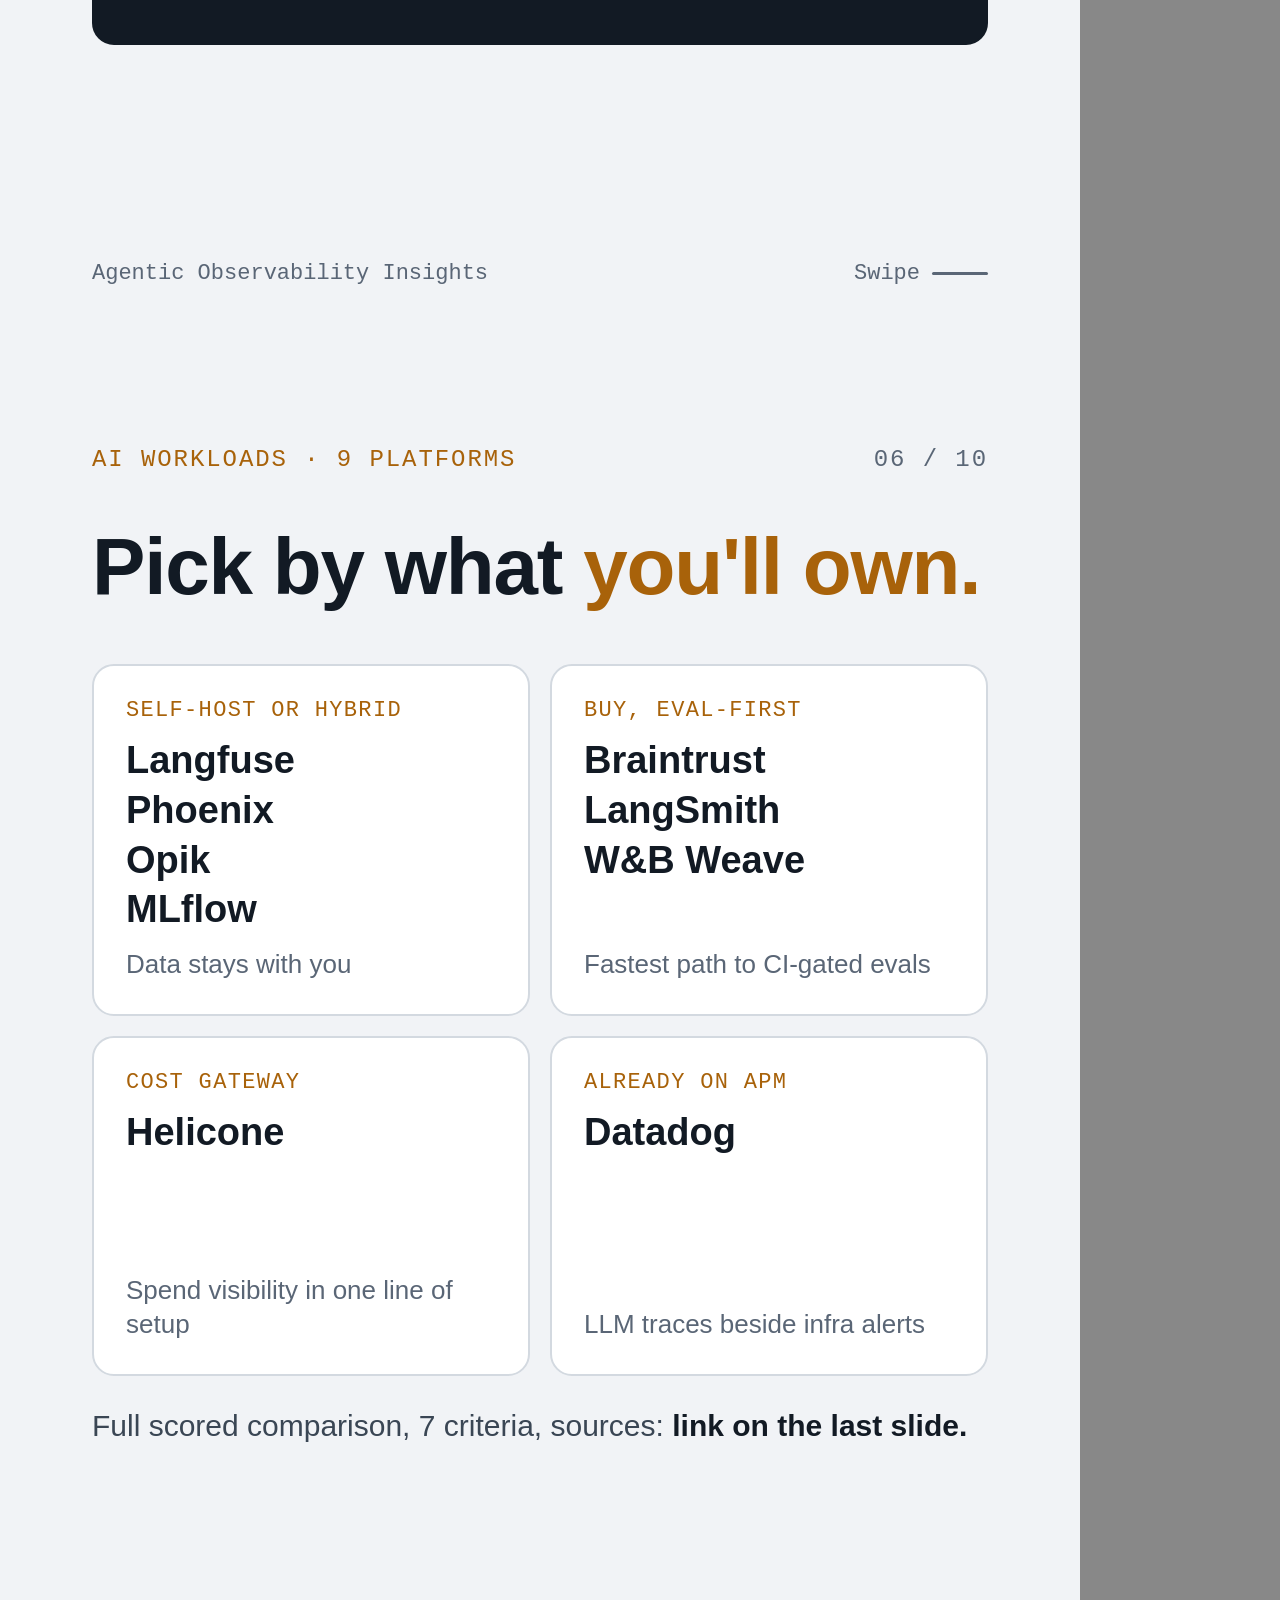
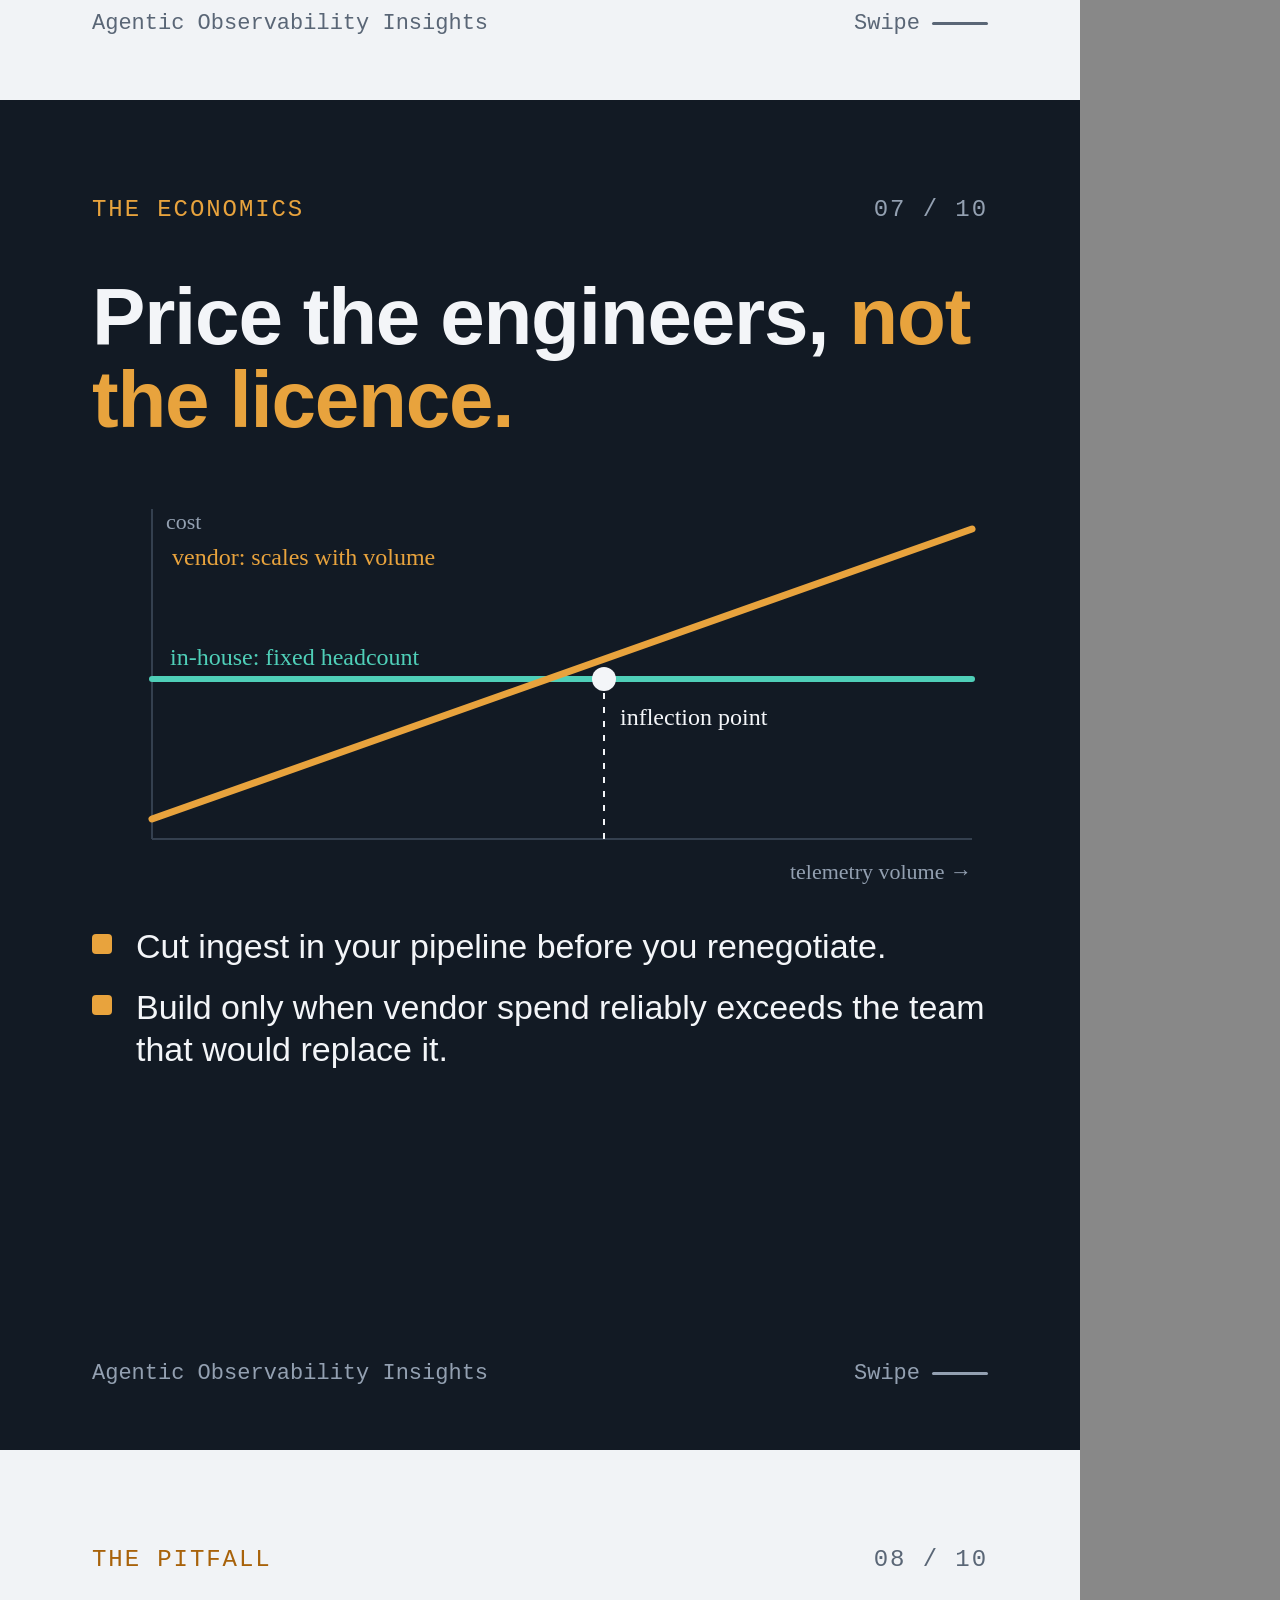
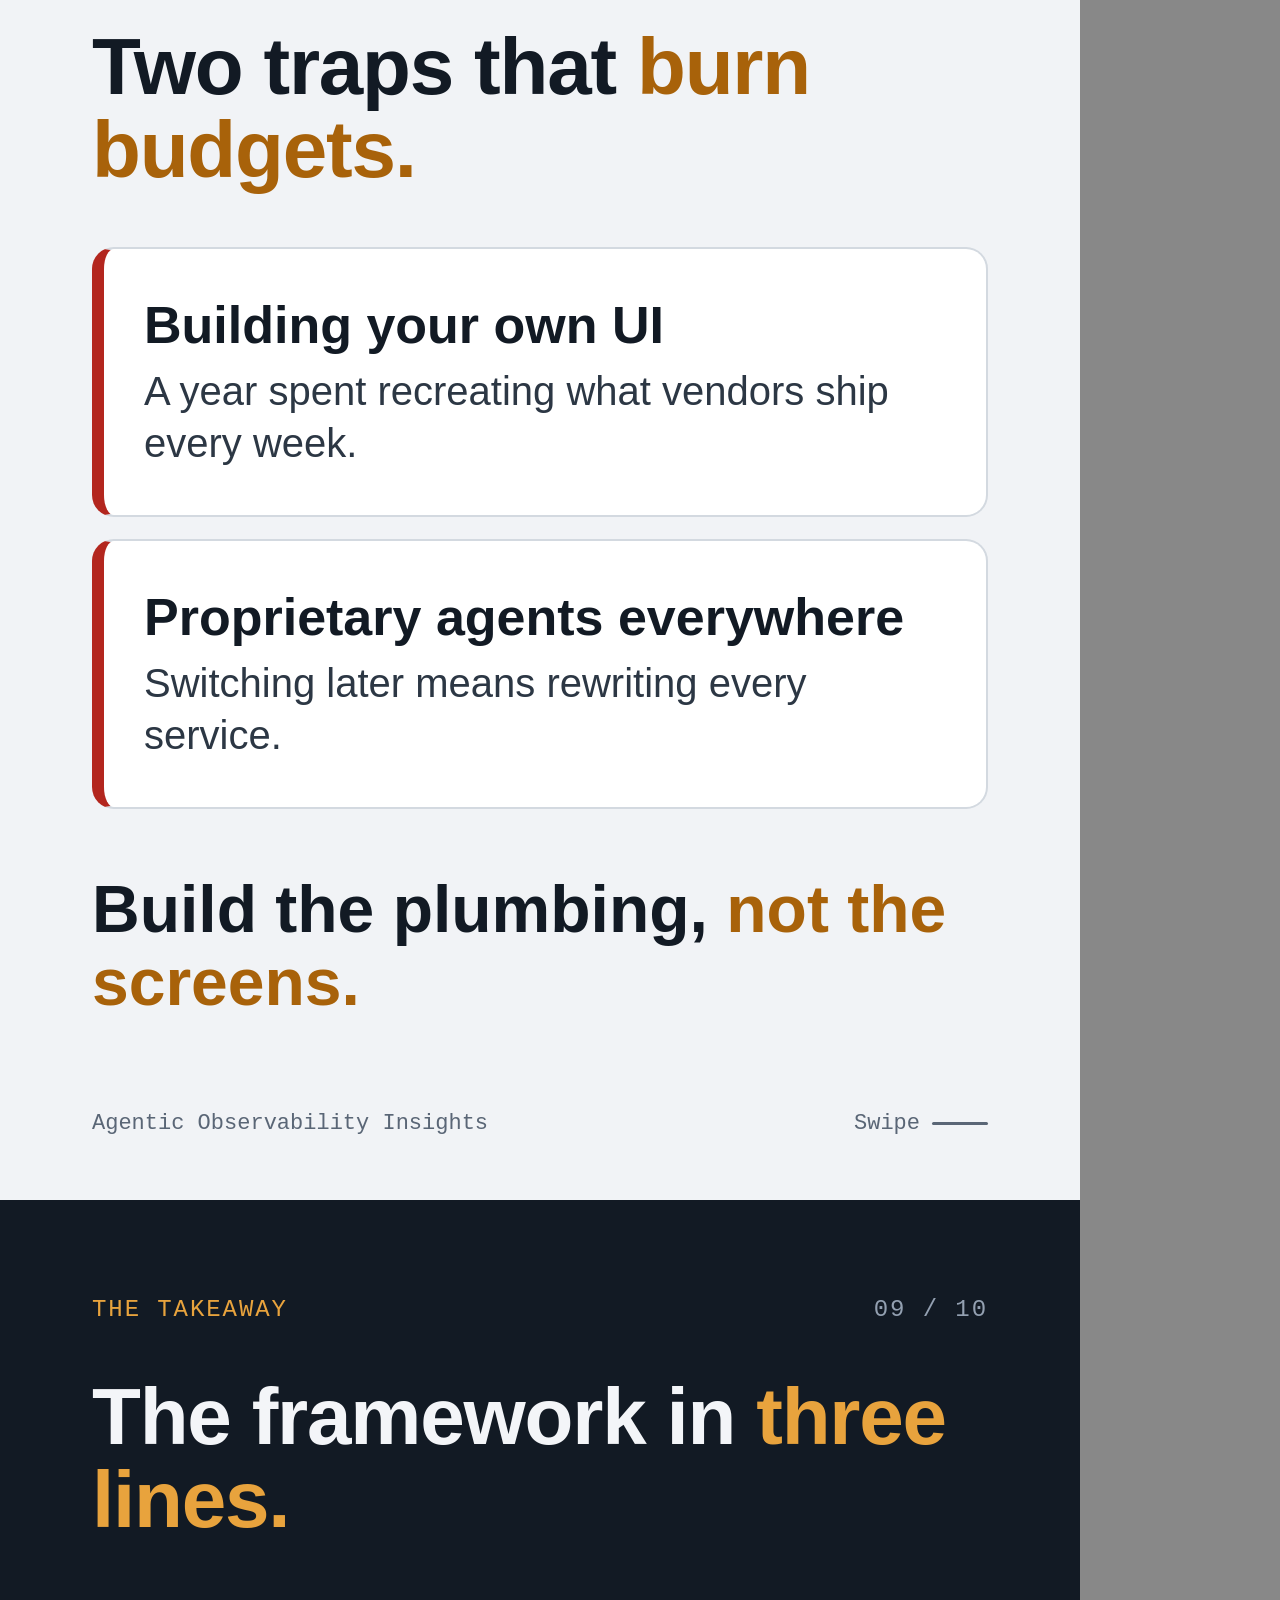
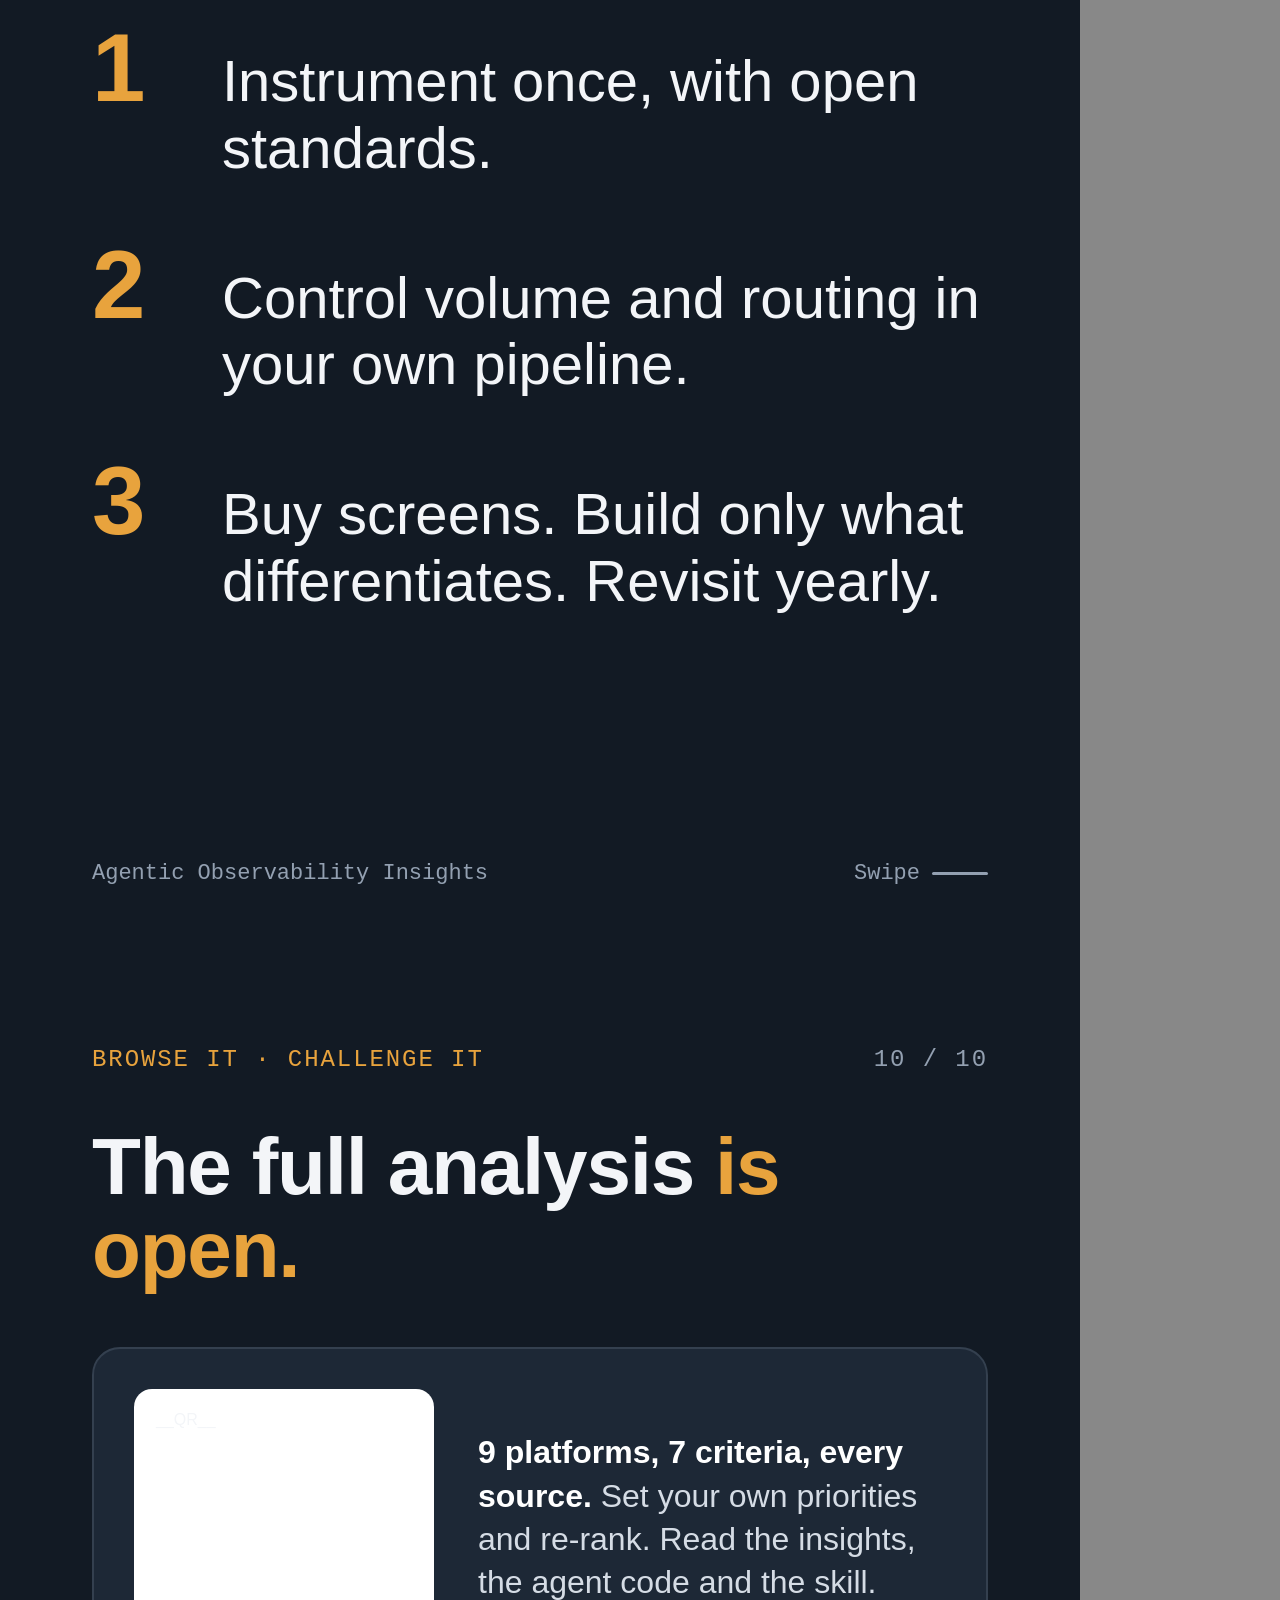
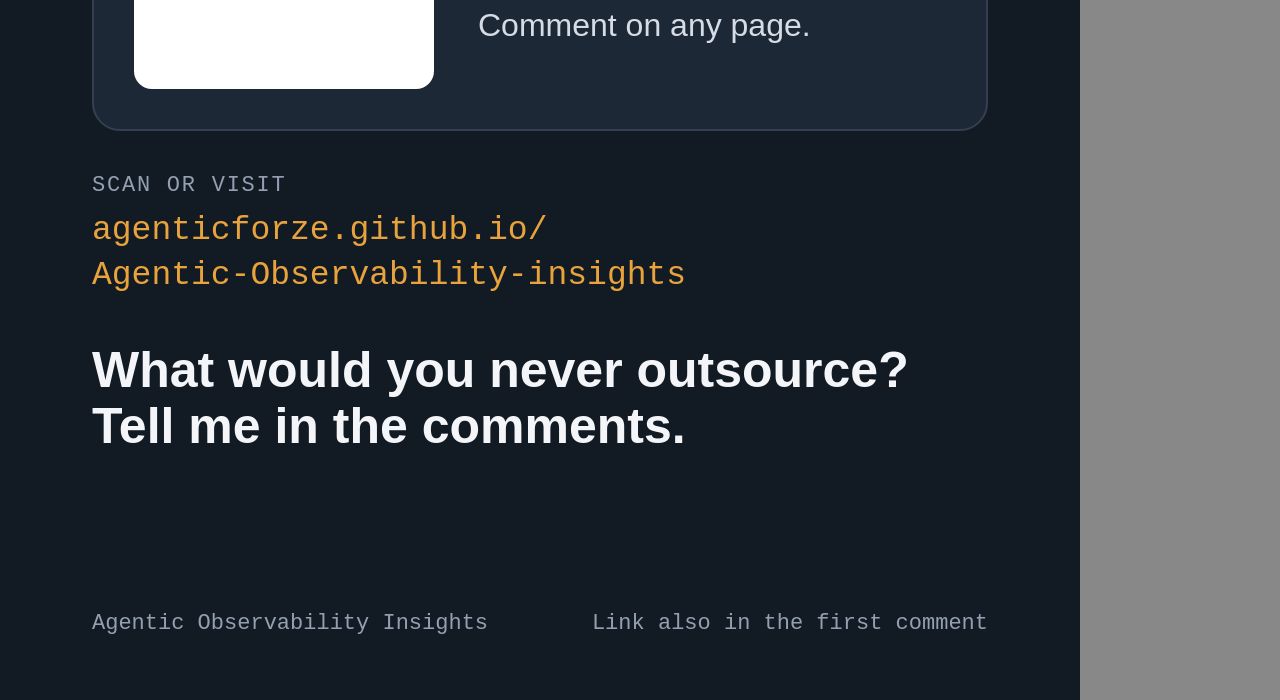
==== commit 9062cc28: "Use the canonical Pages URL (Agentic-Observability-insights) GitHub reports the site at /Agentic-Obs" ====
--- a/carousels/observability-build-buy-hybrid/source.html
+++ b/carousels/observability-build-buy-hybrid/source.html
@@ -245,7 +245,7 @@
     <div class="qr">__QR__</div>
     <p class="what"><b>9 platforms, 7 criteria, every source.</b> Set your own priorities and re-rank. Read the insights, the agent code and the skill. Comment on any page.</p>
   </div>
-  <p class="url"><span>SCAN OR VISIT</span>agenticforze.github.io/<br>agentic-observability-insights</p>
+  <p class="url"><span>SCAN OR VISIT</span>agenticforze.github.io/<br>Agentic-Observability-insights</p>
   <p class="ask">What would you never outsource? Tell me in the comments.</p>
   <div class="foot"><span>Agentic Observability Insights</span><span>Link also in the first comment</span></div>
 </section>
